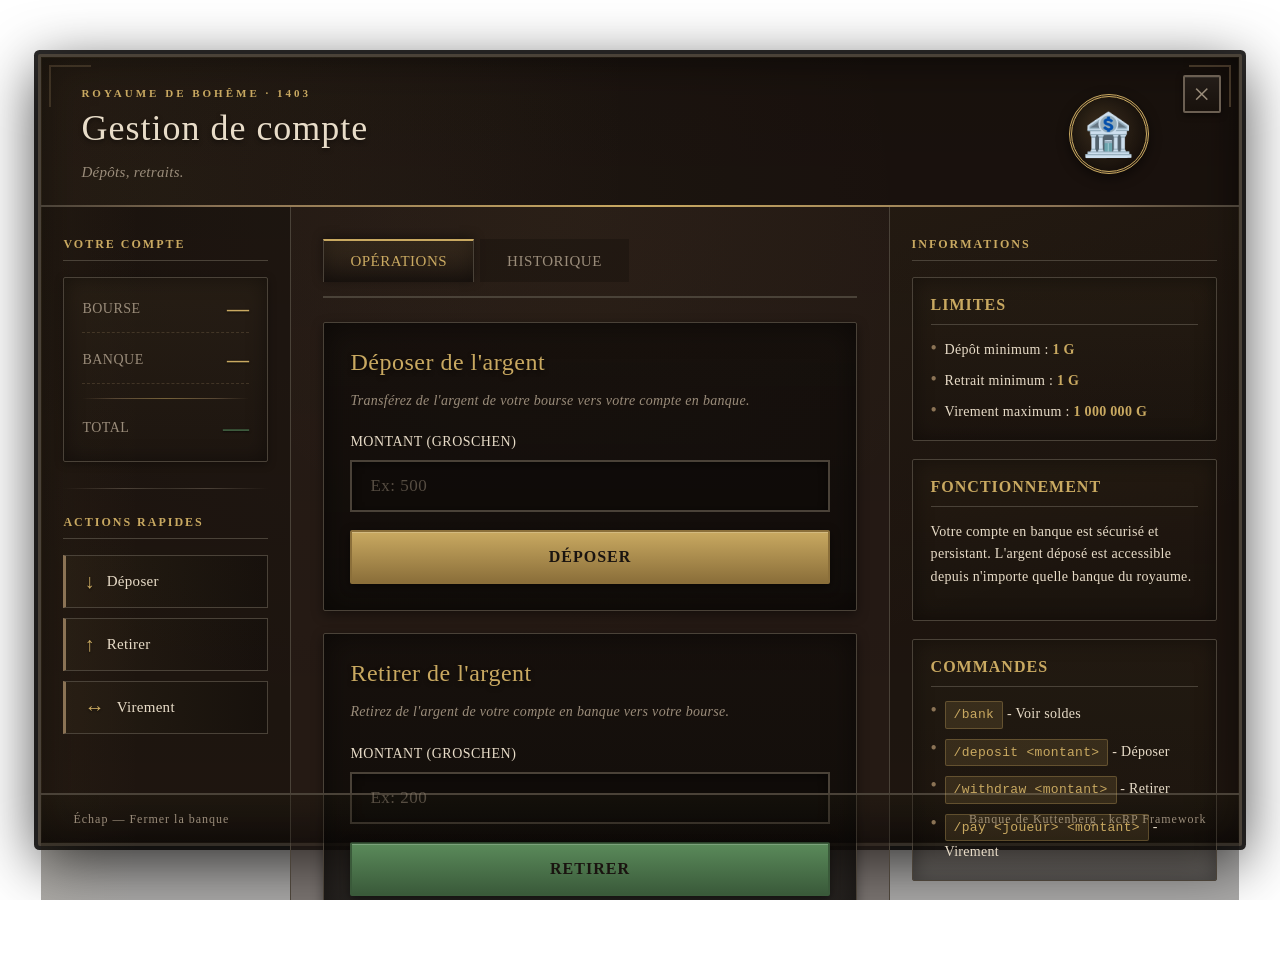
==== kcRP/ui/bank/index.html @ 112d3894 "Add files via upload" ====
<!doctype html>
<html lang="fr">
<head>
  <meta charset="utf-8">
  <meta name="viewport" content="width=device-width, initial-scale=1">
  <title>Bank - kcRP</title>
  <link rel="stylesheet" href="style.css">
</head>
<body>
  <main class="bank">
    <header class="bank__header">
      <section>
        <p class="eyebrow">Royaume de Bohême · 1403</p>
        <h1>Gestion de compte</h1>
        <p class="subtitle">Dépôts, retraits.</p>
      </section>

      <section class="seal" aria-label="Sceau de la Banque">
        <span>🏦</span>
      </section>

      <button
        id="close-button"
        class="close-button"
        type="button"
        aria-label="Fermer la banque"
        title="Fermer la banque"
      >
        ×
      </button>
    </header>

    <section class="bank__body">
      <aside class="sidebar">
        <p class="section-label">Votre compte</p>

        <div class="account-card">
          <div class="account-row">
            <span class="account-label">Bourse</span>
            <strong id="player-cash" class="account-value">—</strong>
          </div>
          <div class="account-row">
            <span class="account-label">Banque</span>
            <strong id="player-bank" class="account-value">—</strong>
          </div>
          <div class="account-divider"></div>
          <div class="account-row">
            <span class="account-label">Total</span>
            <strong id="player-total" class="account-value total">—</strong>
          </div>
        </div>

        <div class="sidebar__rule"></div>

        <p class="section-label">Actions rapides</p>
        
        <button class="quick-action" data-action="deposit">
          <span>↓</span> Déposer
        </button>
        
        <button class="quick-action" data-action="withdraw">
          <span>↑</span> Retirer
        </button>
        
        <button class="quick-action" data-action="transfer">
          <span>↔</span> Virement
        </button>
      </aside>

      <section class="main-panel">
        <div class="panel-tabs">
          <button class="tab active" data-tab="operations">Opérations</button>
          <button class="tab" data-tab="history">Historique</button>
        </div>

        <div class="tab-content" id="tab-operations">
          <div class="operation-card">
            <h2>Déposer de l'argent</h2>
            <p class="operation-desc">Transférez de l'argent de votre bourse vers votre compte en banque.</p>
            
            <div class="input-group">
              <label for="deposit-amount">Montant (Groschen)</label>
              <input
                id="deposit-amount"
                type="number"
                placeholder="Ex: 500"
                min="1"
                autocomplete="off"
              >
            </div>

            <button id="deposit-button" class="action-button primary">
              Déposer
            </button>
          </div>

          <div class="operation-card">
            <h2>Retirer de l'argent</h2>
            <p class="operation-desc">Retirez de l'argent de votre compte en banque vers votre bourse.</p>
            
            <div class="input-group">
              <label for="withdraw-amount">Montant (Groschen)</label>
              <input
                id="withdraw-amount"
                type="number"
                placeholder="Ex: 200"
                min="1"
                autocomplete="off"
              >
            </div>

            <button id="withdraw-button" class="action-button secondary">
              Retirer
            </button>
          </div>
        </div>

        <div class="tab-content hidden" id="tab-history">
          <div class="empty-state">
            <span>📜</span>
            <p>L'historique des transactions sera disponible prochainement.</p>
          </div>
        </div>
      </section>

      <aside class="detail">
        <p class="section-label">Informations</p>

        <div class="info-card">
          <h3>Limites</h3>
          <ul class="info-list">
            <li>Dépôt minimum : <strong>1 G</strong></li>
            <li>Retrait minimum : <strong>1 G</strong></li>
            <li>Virement maximum : <strong>1 000 000 G</strong></li>
          </ul>
        </div>

        <div class="info-card">
          <h3>Fonctionnement</h3>
          <p class="info-text">
            Votre compte en banque est sécurisé et persistant. L'argent déposé est accessible depuis n'importe quelle banque du royaume.
          </p>
        </div>

        <div class="info-card">
          <h3>Commandes</h3>
          <ul class="command-list">
            <li><code>/bank</code> - Voir soldes</li>
            <li><code>/deposit &lt;montant&gt;</code> - Déposer</li>
            <li><code>/withdraw &lt;montant&gt;</code> - Retirer</li>
            <li><code>/pay &lt;joueur&gt; &lt;montant&gt;</code> - Virement</li>
          </ul>
        </div>
      </aside>
    </section>

    <footer class="bank__footer">
      <span>Échap — Fermer la banque</span>
      <span>Banque de Kuttenberg · kcRP Framework</span>
    </footer>
  </main>

  <script src="app.js"></script>
</body>
</html>
---- kcRP/ui/bank/style.css ----
:root {
  /* Palette KCD2 */
  --kcd-bg-dark: #1a1410;
  --kcd-bg-leather: #2d1f17;
  --kcd-parchment: #d4c4a8;
  --kcd-parchment-dark: #b8a588;
  --kcd-gold: #c9a961;
  --kcd-gold-dim: #8b7355;
  --kcd-iron: #4a4238;
  --kcd-iron-light: #6b5f52;
  --kcd-red: #8b2942;
  --kcd-green: #3d5a3d;
  --kcd-text: #e8dcc8;
  --kcd-text-muted: #9a8c7a;
  
  /* Dimensions */
  --border-thick: 3px;
  --border-thin: 1px;
}

* {
  box-sizing: border-box;
}

html,
body {
  width: 100%;
  height: 100%;
  margin: 0;
  overflow: hidden;
}

body {
  color: var(--kcd-text);
  font-family: "Times New Roman", Georgia, serif;
  background: transparent;
  user-select: none;
  letter-spacing: 0.3px;
}

/* ===================================================================
   CONTENEUR PRINCIPAL
   =================================================================== */

.bank {
  width: min(1500px, 94vw);
  height: min(820px, 88vh);
  margin: 6vh auto;
  display: grid;
  grid-template-rows: 150px 1fr 50px;
  
  /* Cadre style KCD2 */
  border: var(--border-thick) solid var(--kcd-iron);
  border-radius: 2px;
  
  background:
    /* Texture parchemin subtil */
    radial-gradient(circle at 30% 20%, rgba(212, 196, 168, 0.03), transparent 50%),
    /* Dégradé cuir */
    linear-gradient(180deg, rgba(0, 0, 0, 0.3), rgba(0, 0, 0, 0.1)),
    var(--kcd-bg-leather);
  
  box-shadow:
    /* Ombre interne */
    inset 0 0 40px rgba(0, 0, 0, 0.6),
    /* Bordure dorée fine */
    inset 0 0 0 1px rgba(201, 169, 97, 0.15),
    /* Ombre portée externe */
    0 15px 60px rgba(0, 0, 0, 0.75),
    0 0 0 4px rgba(10, 8, 6, 0.85);
  
  position: relative;
}

/* Ornements des coins (style KCD2) */
.bank::before,
.bank::after {
  content: "";
  position: absolute;
  width: 40px;
  height: 40px;
  border: 2px solid var(--kcd-gold-dim);
  opacity: 0.4;
  pointer-events: none;
}

.bank::before {
  top: 8px;
  left: 8px;
  border-right: none;
  border-bottom: none;
}

.bank::after {
  top: 8px;
  right: 8px;
  border-left: none;
  border-bottom: none;
}

/* ===================================================================
   EN-TÊTE
   =================================================================== */

.bank__header {
  padding: 30px 40px;
  display: grid;
  grid-template-columns: 1fr 100px auto;
  align-items: center;
  gap: 30px;
  
  border-bottom: 2px solid var(--kcd-iron);
  
  background:
    linear-gradient(90deg, rgba(201, 169, 97, 0.06), transparent 50%),
    rgba(0, 0, 0, 0.25);
  
  position: relative;
}

/* Ligne décorative sous l'en-tête */
.bank__header::after {
  content: "";
  position: absolute;
  bottom: -2px;
  left: 0;
  right: 0;
  height: 2px;
  background:
    linear-gradient(90deg,
      transparent 0%,
      var(--kcd-gold-dim) 15%,
      var(--kcd-gold) 50%,
      var(--kcd-gold-dim) 85%,
      transparent 100%
    );
}

.eyebrow {
  margin: 0;
  color: var(--kcd-gold);
  font-size: 11px;
  letter-spacing: 3px;
  text-transform: uppercase;
  font-weight: 600;
}

h1 {
  margin: 8px 0 6px;
  color: var(--kcd-text);
  font-size: 36px;
  font-weight: 400;
  letter-spacing: 1px;
  text-shadow: 0 2px 4px rgba(0, 0, 0, 0.5);
}

.subtitle {
  margin-bottom: 0;
  color: var(--kcd-text-muted);
  font-size: 15px;
  font-style: italic;
}

/* Sceau de la banque */
.seal {
  width: 80px;
  height: 80px;
  display: grid;
  place-items: center;
  
  border: 3px double var(--kcd-gold);
  border-radius: 50%;
  
  color: var(--kcd-gold);
  font-size: 42px;
  
  background:
    radial-gradient(circle at 30% 30%, rgba(201, 169, 97, 0.15), transparent),
    rgba(30, 20, 15, 0.7);
  
  box-shadow:
    inset 0 0 25px rgba(0, 0, 0, 0.6),
    0 4px 12px rgba(0, 0, 0, 0.5);
}

/* Bouton fermer (style KCD2) */
.close-button {
  position: absolute;
  top: 18px;
  right: 18px;
  z-index: 20;

  display: grid;
  place-items: center;

  width: 38px;
  height: 38px;
  padding: 0;

  border: 2px solid var(--kcd-iron-light);
  border-radius: 2px;

  background:
    linear-gradient(180deg, rgba(255, 255, 255, 0.05), transparent),
    rgba(25, 18, 12, 0.85);
  
  box-shadow:
    inset 0 1px 0 rgba(255, 255, 255, 0.08),
    0 2px 6px rgba(0, 0, 0, 0.5);

  color: var(--kcd-text-muted);
  font-family: "Times New Roman", serif;
  font-size: 30px;
  font-weight: 400;
  line-height: 1;

  cursor: pointer;
  pointer-events: auto;
  transition: all 0.15s ease;
}

.close-button:hover {
  border-color: var(--kcd-red);
  background: rgba(139, 41, 66, 0.3);
  color: var(--kcd-red);
  box-shadow:
    inset 0 0 15px rgba(139, 41, 66, 0.3),
    0 0 20px rgba(139, 41, 66, 0.4);
}

.close-button:active {
  transform: scale(0.92);
}

/* ===================================================================
   CORPS PRINCIPAL
   =================================================================== */

.bank__body {
  min-height: 0;
  display: grid;
  grid-template-columns: 250px minmax(400px, 1fr) 350px;
}

/* Panneaux latéraux */
.sidebar,
.detail {
  padding: 30px 22px;
  background: rgba(12, 9, 7, 0.35);
}

.sidebar {
  border-right: 1px solid var(--kcd-iron);
  background:
    linear-gradient(90deg, rgba(201, 169, 97, 0.04), transparent 40%),
    rgba(12, 9, 7, 0.35);
}

.detail {
  border-left: 1px solid var(--kcd-iron);
  background:
    linear-gradient(160deg, rgba(201, 169, 97, 0.05), transparent 50%),
    rgba(12, 9, 7, 0.35);
}

/* Labels de section */
.section-label {
  margin: 0 0 16px 0;
  padding-bottom: 8px;
  color: var(--kcd-gold);
  font-size: 12px;
  letter-spacing: 2px;
  text-transform: uppercase;
  font-weight: 600;
  border-bottom: 1px solid var(--kcd-iron);
}

/* ===================================================================
   CARTE DE COMPTE
   =================================================================== */

.account-card {
  background:
    linear-gradient(180deg, rgba(201, 169, 97, 0.08), rgba(201, 169, 97, 0.03)),
    rgba(20, 15, 12, 0.5);
  
  border: 1px solid var(--kcd-iron);
  border-radius: 2px;
  padding: 18px;
  margin-bottom: 24px;
  
  box-shadow:
    inset 0 0 20px rgba(0, 0, 0, 0.4),
    0 2px 8px rgba(0, 0, 0, 0.3);
}

.account-row {
  display: flex;
  justify-content: space-between;
  align-items: center;
  margin-bottom: 14px;
  padding-bottom: 10px;
  border-bottom: 1px dashed rgba(139, 115, 85, 0.3);
}

.account-row:last-child {
  margin-bottom: 0;
  padding-bottom: 0;
  border-bottom: none;
}

.account-label {
  color: var(--kcd-text-muted);
  font-size: 14px;
  letter-spacing: 0.5px;
  text-transform: uppercase;
}

.account-value {
  color: var(--kcd-gold);
  font-size: 22px;
  font-weight: 600;
  text-shadow: 0 1px 2px rgba(0, 0, 0, 0.6);
}

.account-value.total {
  color: var(--kcd-green);
  font-size: 26px;
}

.account-divider {
  height: 1px;
  margin: 14px 0;
  background:
    linear-gradient(90deg,
      transparent,
      var(--kcd-gold-dim) 20%,
      var(--kcd-gold) 50%,
      var(--kcd-gold-dim) 80%,
      transparent
    );
  opacity: 0.5;
}

/* ===================================================================
   ACTIONS RAPIDES
   =================================================================== */

.quick-action {
  width: 100%;
  margin: 10px 0;
  padding: 14px 18px;
  
  border: 1px solid var(--kcd-iron);
  border-left: 3px solid var(--kcd-gold-dim);
  
  color: var(--kcd-text);
  text-align: left;
  font: inherit;
  font-size: 15px;
  letter-spacing: 0.3px;
  
  cursor: pointer;
  background:
    linear-gradient(90deg, rgba(201, 169, 97, 0.08), transparent),
    rgba(15, 11, 9, 0.4);
  
  display: flex;
  align-items: center;
  gap: 12px;
  
  transition: all 0.2s ease;
}

.quick-action:hover {
  border-color: var(--kcd-gold);
  border-left-color: var(--kcd-gold);
  background:
    linear-gradient(90deg, rgba(201, 169, 97, 0.15), transparent),
    rgba(20, 15, 12, 0.5);
  color: var(--kcd-gold);
  box-shadow:
    inset 0 0 15px rgba(201, 169, 97, 0.1),
    0 2px 8px rgba(0, 0, 0, 0.4);
}

.quick-action span {
  font-size: 20px;
  color: var(--kcd-gold);
  text-shadow: 0 1px 2px rgba(0, 0, 0, 0.6);
}

.sidebar__rule {
  height: 1px;
  margin: 26px 0;
  background:
    linear-gradient(90deg,
      transparent,
      var(--kcd-iron-light) 30%,
      var(--kcd-iron) 50%,
      var(--kcd-iron-light) 70%,
      transparent
    );
  opacity: 0.6;
}

/* ===================================================================
   PANNEAU PRINCIPAL
   =================================================================== */

.main-panel {
  padding: 32px;
  
  background:
    radial-gradient(circle at top, rgba(201, 169, 97, 0.04), transparent 50%),
    rgba(35, 26, 20, 0.6);
}

/* Onglets */
.panel-tabs {
  display: flex;
  gap: 6px;
  margin-bottom: 24px;
  padding-bottom: 14px;
  border-bottom: 2px solid var(--kcd-iron);
}

.tab {
  padding: 12px 26px;
  
  border: 1px solid transparent;
  border-bottom: none;
  
  color: var(--kcd-text-muted);
  font: inherit;
  font-size: 15px;
  letter-spacing: 0.5px;
  text-transform: uppercase;
  
  cursor: pointer;
  background: rgba(15, 11, 9, 0.3);
  
  transition: all 0.2s ease;
}

.tab:hover {
  color: var(--kcd-text);
  background: rgba(20, 15, 12, 0.5);
}

.tab.active {
  border-color: var(--kcd-iron);
  border-top: 2px solid var(--kcd-gold);
  color: var(--kcd-gold);
  background:
    linear-gradient(180deg, rgba(201, 169, 97, 0.1), rgba(20, 15, 12, 0.6));
  box-shadow:
    inset 0 0 20px rgba(0, 0, 0, 0.3),
    0 -2px 10px rgba(0, 0, 0, 0.4);
}

.tab-content {
  min-height: 420px;
}

.tab-content.hidden {
  display: none;
}

/* ===================================================================
   CARTES D'OPÉRATION
   =================================================================== */

.operation-card {
  background:
    linear-gradient(180deg, rgba(15, 11, 9, 0.5), rgba(10, 8, 6, 0.6)),
    rgba(20, 15, 12, 0.4);
  
  border: 1px solid var(--kcd-iron);
  border-radius: 2px;
  padding: 26px;
  margin-bottom: 22px;
  
  box-shadow:
    inset 0 0 30px rgba(0, 0, 0, 0.5),
    0 4px 12px rgba(0, 0, 0, 0.4);
}

.operation-card:last-child {
  margin-bottom: 0;
}

.operation-card h2 {
  color: var(--kcd-gold);
  font-size: 24px;
  font-weight: 400;
  margin: 0 0 10px 0;
  letter-spacing: 0.5px;
  text-shadow: 0 2px 4px rgba(0, 0, 0, 0.5);
}

.operation-desc {
  color: var(--kcd-text-muted);
  font-size: 14px;
  line-height: 1.6;
  margin-bottom: 22px;
  font-style: italic;
}

/* Inputs */
.input-group {
  margin-bottom: 18px;
}

.input-group label {
  display: block;
  color: var(--kcd-text);
  font-size: 14px;
  margin-bottom: 10px;
  letter-spacing: 0.5px;
  text-transform: uppercase;
}

.input-group input {
  width: 100%;
  padding: 14px 18px;
  
  border: 2px solid var(--kcd-iron);
  outline: none;
  
  color: var(--kcd-text);
  font: inherit;
  font-size: 17px;
  letter-spacing: 0.5px;
  
  background:
    rgba(12, 9, 7, 0.6);
  
  box-shadow:
    inset 0 2px 8px rgba(0, 0, 0, 0.5);
  
  transition: all 0.2s ease;
}

.input-group input:focus {
  border-color: var(--kcd-gold);
  box-shadow:
    inset 0 2px 8px rgba(0, 0, 0, 0.5),
    0 0 0 3px rgba(201, 169, 97, 0.15);
}

.input-group input::placeholder {
  color: var(--kcd-text-muted);
  opacity: 0.5;
}

/* Boutons d'action */
.action-button {
  width: 100%;
  padding: 16px;
  
  border: 2px solid;
  border-radius: 2px;
  
  color: #1a1410;
  font: inherit;
  font-size: 16px;
  font-weight: 600;
  letter-spacing: 1px;
  text-transform: uppercase;
  
  cursor: pointer;
  
  transition: all 0.2s ease;
  
  box-shadow:
    0 3px 10px rgba(0, 0, 0, 0.5),
    inset 0 1px 0 rgba(255, 255, 255, 0.2);
}

.action-button.primary {
  border-color: #8b6f3a;
  background:
    linear-gradient(180deg, #c9a961, #8b6f3a);
}

.action-button.primary:hover {
  background:
    linear-gradient(180deg, #d4b56d, #9a7d45);
  box-shadow:
    0 4px 15px rgba(201, 169, 97, 0.3),
    inset 0 1px 0 rgba(255, 255, 255, 0.3);
}

.action-button.secondary {
  border-color: #3a5a3a;
  background:
    linear-gradient(180deg, #5a8a5a, #3a5a3a);
}

.action-button.secondary:hover {
  background:
    linear-gradient(180deg, #6a9a6a, #456a45);
  box-shadow:
    0 4px 15px rgba(90, 138, 90, 0.3),
    inset 0 1px 0 rgba(255, 255, 255, 0.2);
}

.action-button:disabled {
  cursor: not-allowed;
  opacity: 0.4;
  filter: grayscale(0.5);
}

.action-button:active:not(:disabled) {
  transform: translateY(2px);
  box-shadow:
    0 1px 4px rgba(0, 0, 0, 0.5),
    inset 0 1px 0 rgba(255, 255, 255, 0.15);
}

/* ===================================================================
   PANNEAU DÉTAILS
   =================================================================== */

.info-card {
  background:
    linear-gradient(180deg, rgba(201, 169, 97, 0.06), rgba(201, 169, 97, 0.02)),
    rgba(15, 11, 9, 0.4);
  
  border: 1px solid var(--kcd-iron);
  border-radius: 2px;
  padding: 18px;
  margin-bottom: 18px;
  
  box-shadow: inset 0 0 20px rgba(0, 0, 0, 0.4);
}

.info-card:last-child {
  margin-bottom: 0;
}

.info-card h3 {
  color: var(--kcd-gold);
  font-size: 16px;
  font-weight: 600;
  margin: 0 0 14px 0;
  letter-spacing: 1px;
  text-transform: uppercase;
  border-bottom: 1px solid var(--kcd-iron);
  padding-bottom: 10px;
}

.info-list,
.command-list {
  list-style: none;
  padding: 0;
  margin: 0;
}

.info-list li,
.command-list li {
  color: var(--kcd-text);
  font-size: 14px;
  margin-bottom: 10px;
  line-height: 1.5;
  padding-left: 14px;
  position: relative;
}

.info-list li::before,
.command-list li::before {
  content: "•";
  position: absolute;
  left: 0;
  color: var(--kcd-gold-dim);
  font-size: 18px;
  line-height: 1;
}

.info-list li:last-child,
.command-list li:last-child {
  margin-bottom: 0;
}

.info-list strong {
  color: var(--kcd-gold);
  font-weight: 600;
}

.info-text {
  color: var(--kcd-text);
  font-size: 14px;
  line-height: 1.6;
}

.command-list code {
  display: inline-block;
  background: rgba(201, 169, 97, 0.15);
  padding: 3px 8px;
  border-radius: 2px;
  border: 1px solid rgba(201, 169, 97, 0.3);
  color: var(--kcd-gold);
  font-family: "Consolas", "Courier New", monospace;
  font-size: 13px;
}

/* ===================================================================
   ÉTAT VIDE
   =================================================================== */

.empty-state {
  min-height: 350px;
  display: grid;
  place-content: center;
  color: var(--kcd-text-muted);
  text-align: center;
}

.empty-state span {
  display: block;
  margin-bottom: 16px;
  color: var(--kcd-gold-dim);
  font-size: 56px;
  opacity: 0.6;
  text-shadow: 0 2px 8px rgba(0, 0, 0, 0.5);
}

.empty-state p {
  font-size: 16px;
  font-style: italic;
}

/* ===================================================================
   PIED DE PAGE
   =================================================================== */

.bank__footer {
  padding: 16px 32px;
  display: flex;
  justify-content: space-between;
  align-items: center;
  
  border-top: 2px solid var(--kcd-iron);
  
  color: var(--kcd-text-muted);
  font-size: 12px;
  letter-spacing: 1px;
  
  background:
    linear-gradient(180deg, rgba(201, 169, 97, 0.05), transparent),
    rgba(0, 0, 0, 0.3);
}

/* ===================================================================
   ACCESSIBILITÉ
   =================================================================== */

body.clickable {
  pointer-events: auto;
}

input,
button {
  pointer-events: auto;
}

/* Focus visible */
*:focus-visible {
  outline: 2px solid var(--kcd-gold);
  outline-offset: 2px;
}
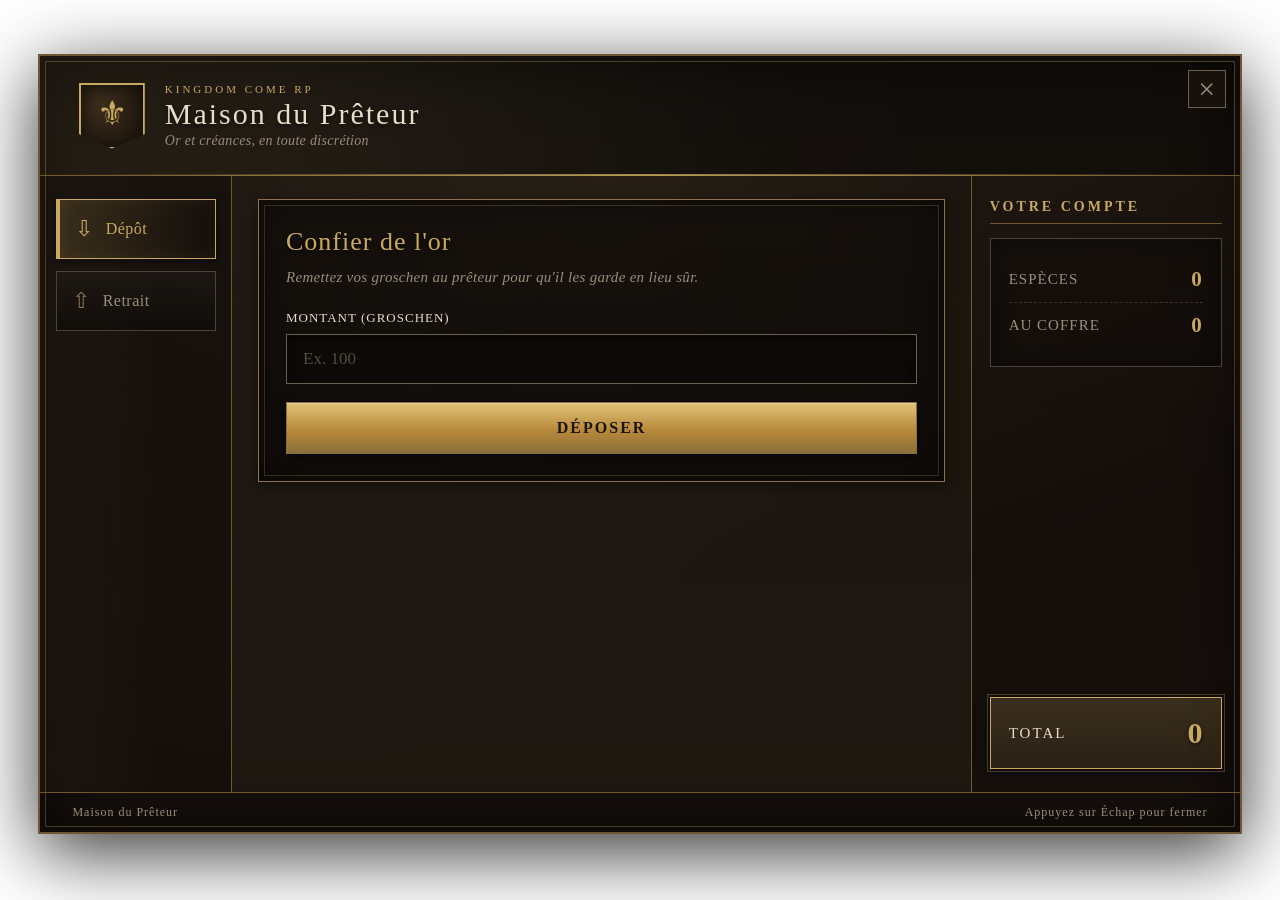
==== commit bca08bfb: "Add files via upload" ====
--- a/kcRP/ui/bank/index.html
+++ b/kcRP/ui/bank/index.html
@@ -1,165 +1,90 @@
-<!doctype html>
+<!DOCTYPE html>
 <html lang="fr">
 <head>
-  <meta charset="utf-8">
-  <meta name="viewport" content="width=device-width, initial-scale=1">
-  <title>Bank - kcRP</title>
+  <meta charset="UTF-8">
+  <meta name="viewport" content="width=device-width, initial-scale=1.0">
+  <title>Maison du Prêteur</title>
   <link rel="stylesheet" href="style.css">
 </head>
 <body>
   <main class="bank">
+
     <header class="bank__header">
-      <section>
-        <p class="eyebrow">Royaume de Bohême · 1403</p>
-        <h1>Gestion de compte</h1>
-        <p class="subtitle">Dépôts, retraits.</p>
-      </section>
+      <div class="brand">
+        <div class="seal">⚜</div>
+        <div>
+          <p class="eyebrow">Kingdom Come RP</p>
+          <h1>Maison du Prêteur</h1>
+          <p class="subtitle">Or et créances, en toute discrétion</p>
+        </div>
+      </div>
 
-      <section class="seal" aria-label="Sceau de la Banque">
-        <span>🏦</span>
-      </section>
-
-      <button
-        id="close-button"
-        class="close-button"
-        type="button"
-        aria-label="Fermer la banque"
-        title="Fermer la banque"
-      >
-        ×
-      </button>
+      <button class="close-button" id="closeButton" type="button" aria-label="Fermer">×</button>
     </header>
 
     <section class="bank__body">
-      <aside class="sidebar">
-        <p class="section-label">Votre compte</p>
 
-        <div class="account-card">
-          <div class="account-row">
-            <span class="account-label">Bourse</span>
-            <strong id="player-cash" class="account-value">—</strong>
-          </div>
-          <div class="account-row">
-            <span class="account-label">Banque</span>
-            <strong id="player-bank" class="account-value">—</strong>
-          </div>
-          <div class="account-divider"></div>
-          <div class="account-row">
-            <span class="account-label">Total</span>
-            <strong id="player-total" class="account-value total">—</strong>
+      <nav class="sidebar">
+        <button class="tab active" data-tab="deposit" type="button"><span>⇩</span> Dépôt</button>
+        <button class="tab" data-tab="withdraw" type="button"><span>⇧</span> Retrait</button>
+      </nav>
+
+      <section class="main-panel">
+
+        <div class="tab-content" id="tab-deposit">
+          <div class="operation-card">
+            <h2>Confier de l'or</h2>
+            <p class="operation-desc">Remettez vos groschen au prêteur pour qu'il les garde en lieu sûr.</p>
+            <div class="input-group">
+              <label for="depositAmount">Montant (Groschen)</label>
+              <input id="depositAmount" type="number" min="1" placeholder="Ex. 100">
+            </div>
+            <button class="action-button primary" id="depositButton" type="button">Déposer</button>
           </div>
         </div>
 
-        <div class="sidebar__rule"></div>
-
-        <p class="section-label">Actions rapides</p>
-        
-        <button class="quick-action" data-action="deposit">
-          <span>↓</span> Déposer
-        </button>
-        
-        <button class="quick-action" data-action="withdraw">
-          <span>↑</span> Retirer
-        </button>
-        
-        <button class="quick-action" data-action="transfer">
-          <span>↔</span> Virement
-        </button>
-      </aside>
-
-      <section class="main-panel">
-        <div class="panel-tabs">
-          <button class="tab active" data-tab="operations">Opérations</button>
-          <button class="tab" data-tab="history">Historique</button>
-        </div>
-
-        <div class="tab-content" id="tab-operations">
+        <div class="tab-content hidden" id="tab-withdraw">
           <div class="operation-card">
-            <h2>Déposer de l'argent</h2>
-            <p class="operation-desc">Transférez de l'argent de votre bourse vers votre compte en banque.</p>
-            
+            <h2>Reprendre son or</h2>
+            <p class="operation-desc">Récupérez vos groschen en espèces.</p>
             <div class="input-group">
-              <label for="deposit-amount">Montant (Groschen)</label>
-              <input
-                id="deposit-amount"
-                type="number"
-                placeholder="Ex: 500"
-                min="1"
-                autocomplete="off"
-              >
+              <label for="withdrawAmount">Montant (Groschen)</label>
+              <input id="withdrawAmount" type="number" min="1" placeholder="Ex. 100">
             </div>
-
-            <button id="deposit-button" class="action-button primary">
-              Déposer
-            </button>
-          </div>
-
-          <div class="operation-card">
-            <h2>Retirer de l'argent</h2>
-            <p class="operation-desc">Retirez de l'argent de votre compte en banque vers votre bourse.</p>
-            
-            <div class="input-group">
-              <label for="withdraw-amount">Montant (Groschen)</label>
-              <input
-                id="withdraw-amount"
-                type="number"
-                placeholder="Ex: 200"
-                min="1"
-                autocomplete="off"
-              >
-            </div>
-
-            <button id="withdraw-button" class="action-button secondary">
-              Retirer
-            </button>
+            <button class="action-button secondary" id="withdrawButton" type="button">Retirer</button>
           </div>
         </div>
 
-        <div class="tab-content hidden" id="tab-history">
-          <div class="empty-state">
-            <span>📜</span>
-            <p>L'historique des transactions sera disponible prochainement.</p>
-          </div>
-        </div>
       </section>
 
       <aside class="detail">
-        <p class="section-label">Informations</p>
-
-        <div class="info-card">
-          <h3>Limites</h3>
-          <ul class="info-list">
-            <li>Dépôt minimum : <strong>1 G</strong></li>
-            <li>Retrait minimum : <strong>1 G</strong></li>
-            <li>Virement maximum : <strong>1 000 000 G</strong></li>
-          </ul>
+        <h3 class="panel-title">Votre compte</h3>
+        <div class="summary-card">
+          <div class="summary-row">
+            <span>Espèces</span>
+            <strong id="cashSummary">0</strong>
+          </div>
+          <div class="summary-row">
+            <span>Au coffre</span>
+            <strong id="bankSummary">0</strong>
+          </div>
         </div>
 
-        <div class="info-card">
-          <h3>Fonctionnement</h3>
-          <p class="info-text">
-            Votre compte en banque est sécurisé et persistant. L'argent déposé est accessible depuis n'importe quelle banque du royaume.
-          </p>
-        </div>
-
-        <div class="info-card">
-          <h3>Commandes</h3>
-          <ul class="command-list">
-            <li><code>/bank</code> - Voir soldes</li>
-            <li><code>/deposit &lt;montant&gt;</code> - Déposer</li>
-            <li><code>/withdraw &lt;montant&gt;</code> - Retirer</li>
-            <li><code>/pay &lt;joueur&gt; &lt;montant&gt;</code> - Virement</li>
-          </ul>
+        <div class="summary-total">
+          <span>Total</span>
+          <strong id="totalBalance">0</strong>
         </div>
       </aside>
+
     </section>
 
     <footer class="bank__footer">
-      <span>Échap — Fermer la banque</span>
-      <span>Banque de Kuttenberg · kcRP Framework</span>
+      <span>Maison du Prêteur</span>
+      <span>Appuyez sur Échap pour fermer</span>
     </footer>
   </main>
 
+  <script src="/sdk.js"></script>
   <script src="app.js"></script>
 </body>
 </html>
--- a/kcRP/ui/bank/style.css
+++ b/kcRP/ui/bank/style.css
@@ -1,29 +1,21 @@
 :root {
-  /* Palette KCD2 */
-  --kcd-bg-dark: #1a1410;
-  --kcd-bg-leather: #2d1f17;
-  --kcd-parchment: #d4c4a8;
-  --kcd-parchment-dark: #b8a588;
-  --kcd-gold: #c9a961;
-  --kcd-gold-dim: #8b7355;
-  --kcd-iron: #4a4238;
-  --kcd-iron-light: #6b5f52;
-  --kcd-red: #8b2942;
-  --kcd-green: #3d5a3d;
-  --kcd-text: #e8dcc8;
-  --kcd-text-muted: #9a8c7a;
-  
-  /* Dimensions */
-  --border-thick: 3px;
-  --border-thin: 1px;
-}
-
-* {
-  box-sizing: border-box;
-}
-
-html,
-body {
+  --bg-dark: #14100c;
+  --bg-leather: #231a13;
+  --parchment: #d9c9a8;
+  --gold: #c9a961;
+  --gold-dim: #8b7355;
+  --gold-deep: #6e5630;
+  --iron: #4a4238;
+  --iron-light: #6b5f52;
+  --red: #8b2942;
+  --green: #5a8a5a;
+  --text: #e8dcc8;
+  --muted: #9a8c7a;
+}
+
+* { box-sizing: border-box; }
+
+html, body {
   width: 100%;
   height: 100%;
   margin: 0;
@@ -31,742 +23,438 @@
 }
 
 body {
-  color: var(--kcd-text);
+  color: var(--text);
   font-family: "Times New Roman", Georgia, serif;
   background: transparent;
   user-select: none;
   letter-spacing: 0.3px;
 }
 
-/* ===================================================================
-   CONTENEUR PRINCIPAL
-   =================================================================== */
+input, button { font-family: inherit; pointer-events: auto; }
+h1, h2, h3, p { margin-top: 0; }
+
+/* ============ CADRE PRINCIPAL ============ */
 
 .bank {
-  width: min(1500px, 94vw);
-  height: min(820px, 88vh);
+  position: relative;
+  width: min(1400px, 94vw);
+  height: min(780px, 88vh);
   margin: 6vh auto;
+  overflow: hidden;
+
   display: grid;
-  grid-template-rows: 150px 1fr 50px;
-  
-  /* Cadre style KCD2 */
-  border: var(--border-thick) solid var(--kcd-iron);
-  border-radius: 2px;
-  
+  grid-template-rows: clamp(84px, 14vh, 120px) minmax(0, 1fr) clamp(32px, 4.5vh, 44px);
+
+  border: 2px solid var(--gold-deep);
   background:
-    /* Texture parchemin subtil */
-    radial-gradient(circle at 30% 20%, rgba(212, 196, 168, 0.03), transparent 50%),
-    /* Dégradé cuir */
-    linear-gradient(180deg, rgba(0, 0, 0, 0.3), rgba(0, 0, 0, 0.1)),
-    var(--kcd-bg-leather);
-  
+    radial-gradient(circle at 20% 10%, rgba(217, 201, 168, 0.05), transparent 55%),
+    linear-gradient(180deg, rgba(0, 0, 0, 0.35), rgba(0, 0, 0, 0.15)),
+    var(--bg-leather);
   box-shadow:
-    /* Ombre interne */
-    inset 0 0 40px rgba(0, 0, 0, 0.6),
-    /* Bordure dorée fine */
-    inset 0 0 0 1px rgba(201, 169, 97, 0.15),
-    /* Ombre portée externe */
-    0 15px 60px rgba(0, 0, 0, 0.75),
-    0 0 0 4px rgba(10, 8, 6, 0.85);
-  
+    inset 0 0 0 5px var(--bg-dark),
+    inset 0 0 0 6px rgba(201, 169, 97, 0.45),
+    inset 0 0 60px rgba(0, 0, 0, 0.7),
+    0 18px 70px rgba(0, 0, 0, 0.8);
+}
+
+/* ============ EN-TÊTE ============ */
+
+.bank__header {
   position: relative;
-}
-
-/* Ornements des coins (style KCD2) */
-.bank::before,
-.bank::after {
-  content: "";
-  position: absolute;
-  width: 40px;
-  height: 40px;
-  border: 2px solid var(--kcd-gold-dim);
-  opacity: 0.4;
-  pointer-events: none;
-}
-
-.bank::before {
-  top: 8px;
-  left: 8px;
-  border-right: none;
-  border-bottom: none;
-}
-
-.bank::after {
-  top: 8px;
-  right: 8px;
-  border-left: none;
-  border-bottom: none;
-}
-
-/* ===================================================================
-   EN-TÊTE
-   =================================================================== */
-
-.bank__header {
-  padding: 30px 40px;
-  display: grid;
-  grid-template-columns: 1fr 100px auto;
-  align-items: center;
-  gap: 30px;
-  
-  border-bottom: 2px solid var(--kcd-iron);
-  
-  background:
-    linear-gradient(90deg, rgba(201, 169, 97, 0.06), transparent 50%),
-    rgba(0, 0, 0, 0.25);
-  
-  position: relative;
-}
-
-/* Ligne décorative sous l'en-tête */
+  min-height: 0;
+  padding: 0 clamp(60px, 5vw, 76px) 0 clamp(20px, 3vw, 40px);
+
+  display: flex;
+  align-items: center;
+
+  border-bottom: 1px solid var(--gold-deep);
+  background: linear-gradient(90deg, rgba(201, 169, 97, 0.07), transparent 60%), rgba(0, 0, 0, 0.25);
+}
+
 .bank__header::after {
   content: "";
   position: absolute;
-  bottom: -2px;
-  left: 0;
-  right: 0;
+  left: 0; right: 0; bottom: -1px;
   height: 2px;
-  background:
-    linear-gradient(90deg,
-      transparent 0%,
-      var(--kcd-gold-dim) 15%,
-      var(--kcd-gold) 50%,
-      var(--kcd-gold-dim) 85%,
-      transparent 100%
-    );
+  background: linear-gradient(90deg, transparent, var(--gold) 50%, transparent);
+  opacity: 0.8;
+}
+
+.brand {
+  display: flex;
+  align-items: center;
+  gap: clamp(12px, 1.6vw, 20px);
+  min-width: 0;
+}
+
+.seal {
+  flex: none;
+  width: clamp(46px, 7.5vh, 66px);
+  height: clamp(46px, 7.5vh, 66px);
+  display: grid;
+  place-items: center;
+  border: 2px solid var(--gold);
+  outline: 1px solid var(--gold-dim);
+  outline-offset: 3px;
+  color: var(--gold);
+  font-size: clamp(22px, 4vh, 34px);
+  background: radial-gradient(circle at 30% 30%, rgba(201, 169, 97, 0.18), transparent), rgba(25, 17, 11, 0.8);
+  box-shadow: inset 0 0 18px rgba(0, 0, 0, 0.6);
+  clip-path: polygon(0 0, 100% 0, 100% 78%, 50% 100%, 0 78%);
+  padding-bottom: 6px;
 }
 
 .eyebrow {
   margin: 0;
-  color: var(--kcd-gold);
-  font-size: 11px;
+  color: var(--gold);
+  font-size: clamp(9px, 1.3vh, 11px);
   letter-spacing: 3px;
   text-transform: uppercase;
-  font-weight: 600;
 }
 
 h1 {
-  margin: 8px 0 6px;
-  color: var(--kcd-text);
-  font-size: 36px;
+  margin: 2px 0;
+  font-size: clamp(20px, 3.4vh, 30px);
   font-weight: 400;
-  letter-spacing: 1px;
-  text-shadow: 0 2px 4px rgba(0, 0, 0, 0.5);
+  letter-spacing: 2px;
+  text-shadow: 0 2px 4px rgba(0, 0, 0, 0.6);
 }
 
 .subtitle {
-  margin-bottom: 0;
-  color: var(--kcd-text-muted);
-  font-size: 15px;
+  margin: 0;
+  color: var(--muted);
+  font-size: clamp(11px, 1.6vh, 14px);
   font-style: italic;
 }
 
-/* Sceau de la banque */
-.seal {
-  width: 80px;
-  height: 80px;
+/* Pastilles de solde */
+.balances {
+  display: flex;
+  gap: clamp(8px, 1vw, 14px);
+}
+
+.balance-pill {
+  min-width: clamp(110px, 11vw, 150px);
+  padding: clamp(6px, 1.2vh, 10px) clamp(10px, 1.2vw, 16px);
+  display: flex;
+  align-items: center;
+  gap: 12px;
+  border: 1px solid var(--gold-dim);
+  outline: 1px solid rgba(201, 169, 97, 0.25);
+  outline-offset: 2px;
+  background: linear-gradient(180deg, rgba(201, 169, 97, 0.12), rgba(0, 0, 0, 0.3));
+}
+
+.coin {
+  flex: none;
+  width: clamp(22px, 3.4vh, 30px);
+  height: clamp(22px, 3.4vh, 30px);
+  border-radius: 50%;
   display: grid;
   place-items: center;
-  
-  border: 3px double var(--kcd-gold);
-  border-radius: 50%;
-  
-  color: var(--kcd-gold);
-  font-size: 42px;
-  
-  background:
-    radial-gradient(circle at 30% 30%, rgba(201, 169, 97, 0.15), transparent),
-    rgba(30, 20, 15, 0.7);
-  
-  box-shadow:
-    inset 0 0 25px rgba(0, 0, 0, 0.6),
-    0 4px 12px rgba(0, 0, 0, 0.5);
-}
-
-/* Bouton fermer (style KCD2) */
+  font-size: 0;
+  background: radial-gradient(circle at 35% 30%, #f0d78c, #b8893a 55%, #6e5630);
+  box-shadow: inset 0 0 0 2px rgba(0, 0, 0, 0.25), 0 1px 4px rgba(0, 0, 0, 0.6);
+}
+
+.balance-pill strong {
+  display: block;
+  color: var(--text);
+  font-size: clamp(15px, 2.4vh, 20px);
+  font-weight: 600;
+  line-height: 1.1;
+}
+
+.balance-pill small {
+  color: var(--muted);
+  font-size: clamp(9px, 1.4vh, 11px);
+  letter-spacing: 1px;
+  text-transform: uppercase;
+}
+
 .close-button {
   position: absolute;
-  top: 18px;
-  right: 18px;
+  top: 14px;
+  right: 14px;
   z-index: 20;
-
-  display: grid;
-  place-items: center;
-
   width: 38px;
   height: 38px;
   padding: 0;
-
-  border: 2px solid var(--kcd-iron-light);
-  border-radius: 2px;
-
-  background:
-    linear-gradient(180deg, rgba(255, 255, 255, 0.05), transparent),
-    rgba(25, 18, 12, 0.85);
-  
-  box-shadow:
-    inset 0 1px 0 rgba(255, 255, 255, 0.08),
-    0 2px 6px rgba(0, 0, 0, 0.5);
-
-  color: var(--kcd-text-muted);
-  font-family: "Times New Roman", serif;
+  display: grid;
+  place-items: center;
+  border: 1px solid var(--iron-light);
+  background: rgba(25, 18, 12, 0.85);
+  color: var(--muted);
   font-size: 30px;
-  font-weight: 400;
   line-height: 1;
-
   cursor: pointer;
-  pointer-events: auto;
   transition: all 0.15s ease;
 }
 
 .close-button:hover {
-  border-color: var(--kcd-red);
+  border-color: var(--red);
   background: rgba(139, 41, 66, 0.3);
-  color: var(--kcd-red);
-  box-shadow:
-    inset 0 0 15px rgba(139, 41, 66, 0.3),
-    0 0 20px rgba(139, 41, 66, 0.4);
-}
-
-.close-button:active {
-  transform: scale(0.92);
-}
-
-/* ===================================================================
-   CORPS PRINCIPAL
-   =================================================================== */
+  color: var(--red);
+  box-shadow: 0 0 18px rgba(139, 41, 66, 0.4);
+}
+
+/* ============ CORPS ============ */
 
 .bank__body {
   min-height: 0;
+  min-width: 0;
   display: grid;
-  grid-template-columns: 250px minmax(400px, 1fr) 350px;
-}
-
-/* Panneaux latéraux */
-.sidebar,
-.detail {
-  padding: 30px 22px;
-  background: rgba(12, 9, 7, 0.35);
-}
-
+  grid-template-columns: clamp(170px, 15vw, 230px) minmax(0, 1fr) clamp(220px, 21vw, 310px);
+}
+
+.sidebar, .main-panel, .detail {
+  min-width: 0;
+  min-height: 0;
+  overflow-x: hidden;
+  overflow-y: auto;
+}
+
+.sidebar::-webkit-scrollbar, .main-panel::-webkit-scrollbar, .detail::-webkit-scrollbar { width: 6px; }
+.sidebar::-webkit-scrollbar-thumb, .main-panel::-webkit-scrollbar-thumb, .detail::-webkit-scrollbar-thumb { background: var(--gold-dim); border-radius: 3px; }
+.sidebar::-webkit-scrollbar-track, .main-panel::-webkit-scrollbar-track, .detail::-webkit-scrollbar-track { background: rgba(0, 0, 0, 0.25); }
+
+/* Navigation verticale */
 .sidebar {
-  border-right: 1px solid var(--kcd-iron);
-  background:
-    linear-gradient(90deg, rgba(201, 169, 97, 0.04), transparent 40%),
-    rgba(12, 9, 7, 0.35);
-}
-
-.detail {
-  border-left: 1px solid var(--kcd-iron);
-  background:
-    linear-gradient(160deg, rgba(201, 169, 97, 0.05), transparent 50%),
-    rgba(12, 9, 7, 0.35);
-}
-
-/* Labels de section */
-.section-label {
-  margin: 0 0 16px 0;
-  padding-bottom: 8px;
-  color: var(--kcd-gold);
-  font-size: 12px;
-  letter-spacing: 2px;
-  text-transform: uppercase;
-  font-weight: 600;
-  border-bottom: 1px solid var(--kcd-iron);
-}
-
-/* ===================================================================
-   CARTE DE COMPTE
-   =================================================================== */
-
-.account-card {
-  background:
-    linear-gradient(180deg, rgba(201, 169, 97, 0.08), rgba(201, 169, 97, 0.03)),
-    rgba(20, 15, 12, 0.5);
-  
-  border: 1px solid var(--kcd-iron);
-  border-radius: 2px;
-  padding: 18px;
-  margin-bottom: 24px;
-  
-  box-shadow:
-    inset 0 0 20px rgba(0, 0, 0, 0.4),
-    0 2px 8px rgba(0, 0, 0, 0.3);
-}
-
-.account-row {
-  display: flex;
-  justify-content: space-between;
-  align-items: center;
-  margin-bottom: 14px;
-  padding-bottom: 10px;
-  border-bottom: 1px dashed rgba(139, 115, 85, 0.3);
-}
-
-.account-row:last-child {
-  margin-bottom: 0;
-  padding-bottom: 0;
-  border-bottom: none;
-}
-
-.account-label {
-  color: var(--kcd-text-muted);
-  font-size: 14px;
+  padding: clamp(14px, 2.5vh, 26px) clamp(10px, 1.2vw, 18px);
+  display: flex;
+  flex-direction: column;
+  gap: clamp(8px, 1.4vh, 14px);
+  border-right: 1px solid var(--gold-deep);
+  background: linear-gradient(90deg, rgba(201, 169, 97, 0.05), transparent 60%), rgba(10, 7, 5, 0.4);
+}
+
+.tab {
+  width: 100%;
+  padding: clamp(10px, 1.8vh, 16px) clamp(10px, 1.2vw, 16px);
+  display: flex;
+  align-items: center;
+  gap: 12px;
+  border: 1px solid var(--iron);
+  background: linear-gradient(180deg, rgba(255, 255, 255, 0.03), rgba(0, 0, 0, 0.25)), rgba(20, 15, 11, 0.6);
+  color: var(--muted);
+  text-align: left;
+  font-size: clamp(13px, 2vh, 16px);
   letter-spacing: 0.5px;
-  text-transform: uppercase;
-}
-
-.account-value {
-  color: var(--kcd-gold);
-  font-size: 22px;
-  font-weight: 600;
-  text-shadow: 0 1px 2px rgba(0, 0, 0, 0.6);
-}
-
-.account-value.total {
-  color: var(--kcd-green);
-  font-size: 26px;
-}
-
-.account-divider {
-  height: 1px;
-  margin: 14px 0;
-  background:
-    linear-gradient(90deg,
-      transparent,
-      var(--kcd-gold-dim) 20%,
-      var(--kcd-gold) 50%,
-      var(--kcd-gold-dim) 80%,
-      transparent
-    );
-  opacity: 0.5;
-}
-
-/* ===================================================================
-   ACTIONS RAPIDES
-   =================================================================== */
-
-.quick-action {
-  width: 100%;
-  margin: 10px 0;
-  padding: 14px 18px;
-  
-  border: 1px solid var(--kcd-iron);
-  border-left: 3px solid var(--kcd-gold-dim);
-  
-  color: var(--kcd-text);
-  text-align: left;
-  font: inherit;
-  font-size: 15px;
-  letter-spacing: 0.3px;
-  
   cursor: pointer;
-  background:
-    linear-gradient(90deg, rgba(201, 169, 97, 0.08), transparent),
-    rgba(15, 11, 9, 0.4);
-  
-  display: flex;
-  align-items: center;
-  gap: 12px;
-  
-  transition: all 0.2s ease;
-}
-
-.quick-action:hover {
-  border-color: var(--kcd-gold);
-  border-left-color: var(--kcd-gold);
-  background:
-    linear-gradient(90deg, rgba(201, 169, 97, 0.15), transparent),
-    rgba(20, 15, 12, 0.5);
-  color: var(--kcd-gold);
-  box-shadow:
-    inset 0 0 15px rgba(201, 169, 97, 0.1),
-    0 2px 8px rgba(0, 0, 0, 0.4);
-}
-
-.quick-action span {
-  font-size: 20px;
-  color: var(--kcd-gold);
-  text-shadow: 0 1px 2px rgba(0, 0, 0, 0.6);
-}
-
-.sidebar__rule {
-  height: 1px;
-  margin: 26px 0;
-  background:
-    linear-gradient(90deg,
-      transparent,
-      var(--kcd-iron-light) 30%,
-      var(--kcd-iron) 50%,
-      var(--kcd-iron-light) 70%,
-      transparent
-    );
-  opacity: 0.6;
-}
-
-/* ===================================================================
-   PANNEAU PRINCIPAL
-   =================================================================== */
-
+  transition: all 0.18s ease;
+}
+
+.tab span {
+  color: var(--gold-dim);
+  font-size: clamp(16px, 2.6vh, 22px);
+  transition: color 0.18s ease;
+}
+
+.tab:hover {
+  color: var(--text);
+  border-color: var(--gold-dim);
+}
+
+.tab.active {
+  color: var(--gold);
+  border-color: var(--gold);
+  border-left-width: 4px;
+  background: linear-gradient(90deg, rgba(201, 169, 97, 0.18), rgba(0, 0, 0, 0.2)), rgba(25, 18, 12, 0.8);
+  box-shadow: inset 0 0 18px rgba(201, 169, 97, 0.08), 0 2px 8px rgba(0, 0, 0, 0.5);
+}
+
+.tab.active span { color: var(--gold); }
+
+/* Panneau central */
 .main-panel {
-  padding: 32px;
-  
-  background:
-    radial-gradient(circle at top, rgba(201, 169, 97, 0.04), transparent 50%),
-    rgba(35, 26, 20, 0.6);
-}
-
-/* Onglets */
-.panel-tabs {
-  display: flex;
-  gap: 6px;
-  margin-bottom: 24px;
-  padding-bottom: 14px;
-  border-bottom: 2px solid var(--kcd-iron);
-}
-
-.tab {
-  padding: 12px 26px;
-  
-  border: 1px solid transparent;
-  border-bottom: none;
-  
-  color: var(--kcd-text-muted);
-  font: inherit;
-  font-size: 15px;
-  letter-spacing: 0.5px;
-  text-transform: uppercase;
-  
-  cursor: pointer;
-  background: rgba(15, 11, 9, 0.3);
-  
-  transition: all 0.2s ease;
-}
-
-.tab:hover {
-  color: var(--kcd-text);
-  background: rgba(20, 15, 12, 0.5);
-}
-
-.tab.active {
-  border-color: var(--kcd-iron);
-  border-top: 2px solid var(--kcd-gold);
-  color: var(--kcd-gold);
-  background:
-    linear-gradient(180deg, rgba(201, 169, 97, 0.1), rgba(20, 15, 12, 0.6));
-  box-shadow:
-    inset 0 0 20px rgba(0, 0, 0, 0.3),
-    0 -2px 10px rgba(0, 0, 0, 0.4);
-}
-
-.tab-content {
-  min-height: 420px;
-}
-
-.tab-content.hidden {
-  display: none;
-}
-
-/* ===================================================================
-   CARTES D'OPÉRATION
-   =================================================================== */
+  padding: clamp(14px, 2.5vh, 30px) clamp(14px, 2vw, 30px);
+  background: radial-gradient(circle at top, rgba(201, 169, 97, 0.05), transparent 55%), rgba(32, 24, 18, 0.55);
+}
+
+.tab-content { min-height: 0; }
+.tab-content.hidden { display: none; }
 
 .operation-card {
-  background:
-    linear-gradient(180deg, rgba(15, 11, 9, 0.5), rgba(10, 8, 6, 0.6)),
-    rgba(20, 15, 12, 0.4);
-  
-  border: 1px solid var(--kcd-iron);
-  border-radius: 2px;
-  padding: 26px;
-  margin-bottom: 22px;
-  
-  box-shadow:
-    inset 0 0 30px rgba(0, 0, 0, 0.5),
-    0 4px 12px rgba(0, 0, 0, 0.4);
-}
-
-.operation-card:last-child {
-  margin-bottom: 0;
+  position: relative;
+  padding: clamp(16px, 3vh, 30px);
+  border: 1px solid var(--gold-dim);
+  outline: 1px solid rgba(201, 169, 97, 0.22);
+  outline-offset: -7px;
+  background: linear-gradient(180deg, rgba(15, 11, 9, 0.55), rgba(10, 8, 6, 0.65)), rgba(20, 15, 12, 0.4);
+  box-shadow: inset 0 0 30px rgba(0, 0, 0, 0.5), 0 4px 14px rgba(0, 0, 0, 0.45);
 }
 
 .operation-card h2 {
-  color: var(--kcd-gold);
-  font-size: 24px;
+  margin: 0 0 8px;
+  color: var(--gold);
+  font-size: clamp(18px, 3vh, 26px);
   font-weight: 400;
-  margin: 0 0 10px 0;
-  letter-spacing: 0.5px;
-  text-shadow: 0 2px 4px rgba(0, 0, 0, 0.5);
+  letter-spacing: 1px;
+  text-shadow: 0 2px 4px rgba(0, 0, 0, 0.6);
 }
 
 .operation-desc {
-  color: var(--kcd-text-muted);
-  font-size: 14px;
+  margin-bottom: clamp(12px, 2.4vh, 24px);
+  color: var(--muted);
+  font-size: clamp(12px, 1.8vh, 15px);
   line-height: 1.6;
-  margin-bottom: 22px;
   font-style: italic;
 }
 
-/* Inputs */
-.input-group {
-  margin-bottom: 18px;
-}
+.input-group { margin-bottom: clamp(10px, 2vh, 20px); }
 
 .input-group label {
   display: block;
-  color: var(--kcd-text);
-  font-size: 14px;
-  margin-bottom: 10px;
-  letter-spacing: 0.5px;
+  margin-bottom: 8px;
+  color: var(--text);
+  font-size: clamp(11px, 1.7vh, 13px);
+  letter-spacing: 1px;
   text-transform: uppercase;
 }
 
 .input-group input {
   width: 100%;
-  padding: 14px 18px;
-  
-  border: 2px solid var(--kcd-iron);
+  padding: clamp(10px, 1.7vh, 14px) 16px;
+  border: 1px solid var(--iron-light);
   outline: none;
-  
-  color: var(--kcd-text);
-  font: inherit;
-  font-size: 17px;
-  letter-spacing: 0.5px;
-  
-  background:
-    rgba(12, 9, 7, 0.6);
-  
-  box-shadow:
-    inset 0 2px 8px rgba(0, 0, 0, 0.5);
-  
+  background: rgba(10, 7, 5, 0.65);
+  box-shadow: inset 0 2px 8px rgba(0, 0, 0, 0.55);
+  color: var(--text);
+  font-size: clamp(14px, 2.1vh, 17px);
   transition: all 0.2s ease;
 }
 
 .input-group input:focus {
-  border-color: var(--kcd-gold);
-  box-shadow:
-    inset 0 2px 8px rgba(0, 0, 0, 0.5),
-    0 0 0 3px rgba(201, 169, 97, 0.15);
-}
-
-.input-group input::placeholder {
-  color: var(--kcd-text-muted);
-  opacity: 0.5;
-}
-
-/* Boutons d'action */
+  border-color: var(--gold);
+  box-shadow: inset 0 2px 8px rgba(0, 0, 0, 0.55), 0 0 0 3px rgba(201, 169, 97, 0.15);
+}
+
+.input-group input::placeholder { color: var(--muted); opacity: 0.5; }
+
 .action-button {
   width: 100%;
-  padding: 16px;
-  
-  border: 2px solid;
-  border-radius: 2px;
-  
+  padding: clamp(11px, 1.9vh, 16px);
+  border: 1px solid;
   color: #1a1410;
-  font: inherit;
-  font-size: 16px;
-  font-weight: 600;
-  letter-spacing: 1px;
-  text-transform: uppercase;
-  
+  font-size: clamp(13px, 2vh, 16px);
+  font-weight: 700;
+  letter-spacing: 2px;
+  text-transform: uppercase;
   cursor: pointer;
-  
   transition: all 0.2s ease;
-  
-  box-shadow:
-    0 3px 10px rgba(0, 0, 0, 0.5),
-    inset 0 1px 0 rgba(255, 255, 255, 0.2);
+  box-shadow: 0 3px 10px rgba(0, 0, 0, 0.55), inset 0 1px 0 rgba(255, 255, 255, 0.25);
 }
 
 .action-button.primary {
   border-color: #8b6f3a;
-  background:
-    linear-gradient(180deg, #c9a961, #8b6f3a);
-}
-
-.action-button.primary:hover {
-  background:
-    linear-gradient(180deg, #d4b56d, #9a7d45);
-  box-shadow:
-    0 4px 15px rgba(201, 169, 97, 0.3),
-    inset 0 1px 0 rgba(255, 255, 255, 0.3);
-}
+  background: linear-gradient(180deg, #e0c378, #b8893a 55%, #8b6f3a);
+}
+
+.action-button.primary:hover { background: linear-gradient(180deg, #ecd28c, #c79a48 55%, #9a7d45); box-shadow: 0 4px 16px rgba(201, 169, 97, 0.35), inset 0 1px 0 rgba(255, 255, 255, 0.3); }
 
 .action-button.secondary {
   border-color: #3a5a3a;
-  background:
-    linear-gradient(180deg, #5a8a5a, #3a5a3a);
-}
-
-.action-button.secondary:hover {
-  background:
-    linear-gradient(180deg, #6a9a6a, #456a45);
-  box-shadow:
-    0 4px 15px rgba(90, 138, 90, 0.3),
-    inset 0 1px 0 rgba(255, 255, 255, 0.2);
-}
-
-.action-button:disabled {
-  cursor: not-allowed;
-  opacity: 0.4;
-  filter: grayscale(0.5);
-}
-
-.action-button:active:not(:disabled) {
-  transform: translateY(2px);
-  box-shadow:
-    0 1px 4px rgba(0, 0, 0, 0.5),
-    inset 0 1px 0 rgba(255, 255, 255, 0.15);
-}
-
-/* ===================================================================
-   PANNEAU DÉTAILS
-   =================================================================== */
-
-.info-card {
-  background:
-    linear-gradient(180deg, rgba(201, 169, 97, 0.06), rgba(201, 169, 97, 0.02)),
-    rgba(15, 11, 9, 0.4);
-  
-  border: 1px solid var(--kcd-iron);
-  border-radius: 2px;
-  padding: 18px;
-  margin-bottom: 18px;
-  
-  box-shadow: inset 0 0 20px rgba(0, 0, 0, 0.4);
-}
-
-.info-card:last-child {
-  margin-bottom: 0;
-}
-
-.info-card h3 {
-  color: var(--kcd-gold);
-  font-size: 16px;
+  background: linear-gradient(180deg, #7aa87a, #5a8a5a 55%, #3a5a3a);
+}
+
+.action-button.secondary:hover { background: linear-gradient(180deg, #8ab88a, #6a9a6a 55%, #456a45); box-shadow: 0 4px 16px rgba(90, 138, 90, 0.35); }
+
+.action-button:disabled { cursor: not-allowed; opacity: 0.4; filter: grayscale(0.5); }
+.action-button:active:not(:disabled) { transform: translateY(2px); }
+
+/* Colonne de droite : résumé */
+.detail {
+  padding: clamp(14px, 2.5vh, 26px) clamp(12px, 1.4vw, 22px);
+  display: flex;
+  flex-direction: column;
+  border-left: 1px solid var(--gold-deep);
+  background: linear-gradient(160deg, rgba(201, 169, 97, 0.06), transparent 55%), rgba(10, 7, 5, 0.4);
+}
+
+.panel-title {
+  margin: 0 0 14px;
+  padding-bottom: 8px;
+  color: var(--gold);
+  font-size: clamp(11px, 1.7vh, 14px);
   font-weight: 600;
-  margin: 0 0 14px 0;
+  letter-spacing: 3px;
+  text-transform: uppercase;
+  border-bottom: 1px solid var(--gold-deep);
+}
+
+.summary-card {
+  padding: clamp(12px, 2vh, 18px);
+  border: 1px solid var(--iron);
+  background: rgba(15, 11, 9, 0.5);
+  box-shadow: inset 0 0 20px rgba(0, 0, 0, 0.45);
+}
+
+.summary-row {
+  display: flex;
+  justify-content: space-between;
+  align-items: center;
+  gap: 8px;
+  padding: 10px 0;
+  border-bottom: 1px dashed rgba(139, 115, 85, 0.35);
+  color: var(--muted);
+  font-size: clamp(12px, 1.9vh, 15px);
+  text-transform: uppercase;
   letter-spacing: 1px;
-  text-transform: uppercase;
-  border-bottom: 1px solid var(--kcd-iron);
-  padding-bottom: 10px;
-}
-
-.info-list,
-.command-list {
-  list-style: none;
-  padding: 0;
-  margin: 0;
-}
-
-.info-list li,
-.command-list li {
-  color: var(--kcd-text);
-  font-size: 14px;
-  margin-bottom: 10px;
-  line-height: 1.5;
-  padding-left: 14px;
-  position: relative;
-}
-
-.info-list li::before,
-.command-list li::before {
-  content: "•";
-  position: absolute;
-  left: 0;
-  color: var(--kcd-gold-dim);
-  font-size: 18px;
-  line-height: 1;
-}
-
-.info-list li:last-child,
-.command-list li:last-child {
-  margin-bottom: 0;
-}
-
-.info-list strong {
-  color: var(--kcd-gold);
-  font-weight: 600;
-}
-
-.info-text {
-  color: var(--kcd-text);
-  font-size: 14px;
-  line-height: 1.6;
-}
-
-.command-list code {
-  display: inline-block;
-  background: rgba(201, 169, 97, 0.15);
-  padding: 3px 8px;
-  border-radius: 2px;
-  border: 1px solid rgba(201, 169, 97, 0.3);
-  color: var(--kcd-gold);
-  font-family: "Consolas", "Courier New", monospace;
-  font-size: 13px;
-}
-
-/* ===================================================================
-   ÉTAT VIDE
-   =================================================================== */
-
-.empty-state {
-  min-height: 350px;
-  display: grid;
-  place-content: center;
-  color: var(--kcd-text-muted);
-  text-align: center;
-}
-
-.empty-state span {
-  display: block;
-  margin-bottom: 16px;
-  color: var(--kcd-gold-dim);
-  font-size: 56px;
-  opacity: 0.6;
-  text-shadow: 0 2px 8px rgba(0, 0, 0, 0.5);
-}
-
-.empty-state p {
-  font-size: 16px;
-  font-style: italic;
-}
-
-/* ===================================================================
-   PIED DE PAGE
-   =================================================================== */
+}
+
+.summary-row:last-child { border-bottom: none; }
+
+.summary-row strong {
+  color: var(--gold);
+  font-size: clamp(15px, 2.5vh, 21px);
+  overflow-wrap: anywhere;
+}
+
+.summary-total {
+  margin-top: auto;
+  padding: clamp(12px, 2vh, 18px);
+  display: flex;
+  justify-content: space-between;
+  align-items: center;
+  gap: 8px;
+  border: 1px solid var(--gold);
+  outline: 1px solid rgba(201, 169, 97, 0.3);
+  outline-offset: 2px;
+  background: linear-gradient(180deg, rgba(201, 169, 97, 0.2), rgba(110, 86, 48, 0.25));
+  box-shadow: 0 3px 12px rgba(0, 0, 0, 0.5);
+}
+
+.summary-total span {
+  color: var(--text);
+  font-size: clamp(12px, 1.9vh, 15px);
+  letter-spacing: 2px;
+  text-transform: uppercase;
+}
+
+.summary-total strong {
+  color: var(--gold);
+  font-size: clamp(20px, 3.4vh, 30px);
+  text-shadow: 0 2px 4px rgba(0, 0, 0, 0.6);
+  overflow-wrap: anywhere;
+}
+
+/* ============ PIED DE PAGE ============ */
 
 .bank__footer {
-  padding: 16px 32px;
+  min-height: 0;
+  padding: 0 clamp(14px, 2.5vw, 32px);
+  overflow: hidden;
   display: flex;
   justify-content: space-between;
   align-items: center;
-  
-  border-top: 2px solid var(--kcd-iron);
-  
-  color: var(--kcd-text-muted);
-  font-size: 12px;
+  gap: 12px;
+  border-top: 1px solid var(--gold-deep);
+  background: rgba(0, 0, 0, 0.3);
+  color: var(--muted);
+  font-size: clamp(10px, 1.5vh, 12px);
   letter-spacing: 1px;
-  
-  background:
-    linear-gradient(180deg, rgba(201, 169, 97, 0.05), transparent),
-    rgba(0, 0, 0, 0.3);
-}
-
-/* ===================================================================
-   ACCESSIBILITÉ
-   =================================================================== */
-
-body.clickable {
-  pointer-events: auto;
-}
-
-input,
-button {
-  pointer-events: auto;
-}
-
-/* Focus visible */
-*:focus-visible {
-  outline: 2px solid var(--kcd-gold);
-  outline-offset: 2px;
-}+  white-space: nowrap;
+}
+
+body.clickable { pointer-events: auto; }
+*:focus-visible { outline: 2px solid var(--gold); outline-offset: 2px; }
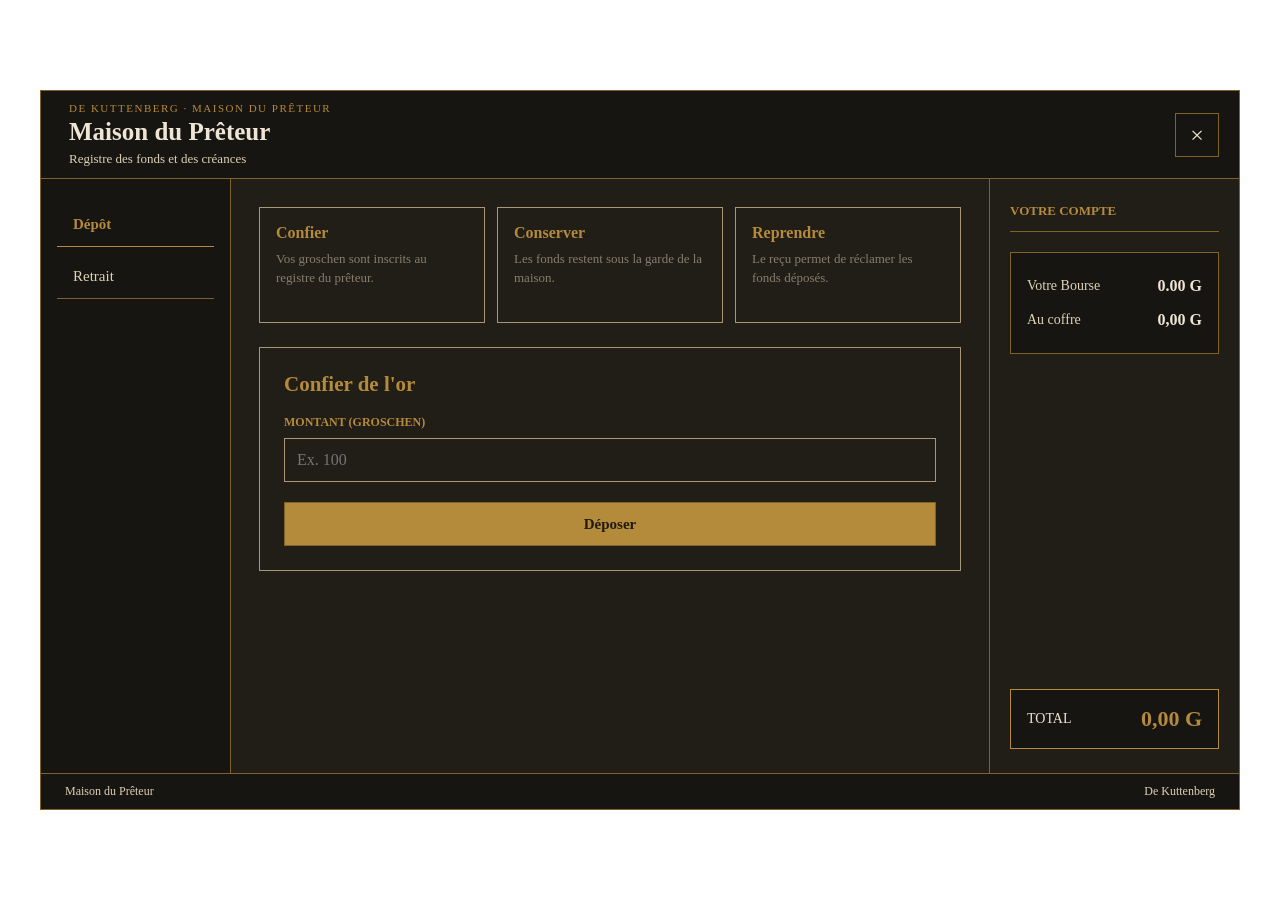
==== commit 4f636ed7: "Add files via upload" ====
--- a/kcRP/ui/bank/index.html
+++ b/kcRP/ui/bank/index.html
@@ -7,82 +7,116 @@
   <link rel="stylesheet" href="style.css">
 </head>
 <body>
-  <main class="bank">
 
-    <header class="bank__header">
-      <div class="brand">
-        <div class="seal">⚜</div>
-        <div>
-          <p class="eyebrow">Kingdom Come RP</p>
-          <h1>Maison du Prêteur</h1>
-          <p class="subtitle">Or et créances, en toute discrétion</p>
-        </div>
-      </div>
+  <!-- Conteneur global de centrage -->
+  <div class="bank-container">
 
-      <button class="close-button" id="closeButton" type="button" aria-label="Fermer">×</button>
-    </header>
+    <main class="bank">
 
-    <section class="bank__body">
-
-      <nav class="sidebar">
-        <button class="tab active" data-tab="deposit" type="button"><span>⇩</span> Dépôt</button>
-        <button class="tab" data-tab="withdraw" type="button"><span>⇧</span> Retrait</button>
-      </nav>
-
-      <section class="main-panel">
-
-        <div class="tab-content" id="tab-deposit">
-          <div class="operation-card">
-            <h2>Confier de l'or</h2>
-            <p class="operation-desc">Remettez vos groschen au prêteur pour qu'il les garde en lieu sûr.</p>
-            <div class="input-group">
-              <label for="depositAmount">Montant (Groschen)</label>
-              <input id="depositAmount" type="number" min="1" placeholder="Ex. 100">
-            </div>
-            <button class="action-button primary" id="depositButton" type="button">Déposer</button>
+      <header class="bank__header">
+        <div class="brand">
+          <div>
+            <p class="eyebrow">De Kuttenberg · Maison du Prêteur</p>
+            <h1>Maison du Prêteur</h1>
+            <p class="subtitle">Registre des fonds et des créances</p>
           </div>
         </div>
 
-        <div class="tab-content hidden" id="tab-withdraw">
-          <div class="operation-card">
-            <h2>Reprendre son or</h2>
-            <p class="operation-desc">Récupérez vos groschen en espèces.</p>
-            <div class="input-group">
-              <label for="withdrawAmount">Montant (Groschen)</label>
-              <input id="withdrawAmount" type="number" min="1" placeholder="Ex. 100">
+        <button class="close-button" id="closeButton" type="button" aria-label="Fermer">×</button>
+      </header>
+
+      <section class="bank__body">
+
+        <nav class="sidebar">
+          <button class="tab active" data-tab="deposit" type="button">Dépôt</button>
+          <button class="tab" data-tab="withdraw" type="button">Retrait</button>
+        </nav>
+
+        <section class="main-panel">
+
+          <div class="tab-content" id="tab-deposit">
+            <div class="grid-three-columns">
+              <article class="info-card">
+                <h3>Confier</h3>
+                <p>Vos groschen sont inscrits au registre du prêteur.</p>
+              </article>
+              <article class="info-card">
+                <h3>Conserver</h3>
+                <p>Les fonds restent sous la garde de la maison.</p>
+              </article>
+              <article class="info-card">
+                <h3>Reprendre</h3>
+                <p>Le reçu permet de réclamer les fonds déposés.</p>
+              </article>
             </div>
-            <button class="action-button secondary" id="withdrawButton" type="button">Retirer</button>
+
+            <div class="operation-card">
+              <h2>Confier de l'or</h2>
+              <div class="input-group">
+                <label for="depositAmount">Montant (Groschen)</label>
+                <input id="depositAmount" type="number" min="1" placeholder="Ex. 100">
+              </div>
+              <button class="action-button primary" id="depositButton" type="button">Déposer</button>
+            </div>
           </div>
-        </div>
+
+          <div class="tab-content hidden" id="tab-withdraw">
+            <div class="grid-three-columns">
+              <article class="info-card">
+                <h3>Réclamer</h3>
+                <p>Indiquez le montant inscrit dans votre registre.</p>
+              </article>
+              <article class="info-card">
+                <h3>Sans frais</h3>
+                <p>Aucun prélèvement sur les retraits courants.</p>
+              </article>
+              <article class="info-card">
+                <h3>Comptoir</h3>
+                <p>Le paiement est effectué en groschen usités.</p>
+              </article>
+            </div>
+
+            <div class="operation-card">
+              <h2>Reprendre son or</h2>
+              <div class="input-group">
+                <label for="withdrawAmount">Montant (Groschen)</label>
+                <input id="withdrawAmount" type="number" min="1" placeholder="Ex. 100">
+              </div>
+              <button class="action-button secondary" id="withdrawButton" type="button">Retirer</button>
+            </div>
+          </div>
+
+        </section>
+
+        <aside class="detail">
+          <h3 class="panel-title">Votre compte</h3>
+          <div class="summary-card">
+            <div class="summary-row">
+              <span>Votre Bourse</span>
+              <strong id="cashSummary">0.00 G</strong>
+            </div>
+            <div class="summary-row">
+              <span>Au coffre</span>
+              <strong id="bankSummary">0,00 G</strong>
+            </div>
+          </div>
+
+          <div class="summary-total">
+            <span>Total</span>
+            <strong id="totalBalance">0,00 G</strong>
+          </div>
+        </aside>
 
       </section>
 
-      <aside class="detail">
-        <h3 class="panel-title">Votre compte</h3>
-        <div class="summary-card">
-          <div class="summary-row">
-            <span>Espèces</span>
-            <strong id="cashSummary">0</strong>
-          </div>
-          <div class="summary-row">
-            <span>Au coffre</span>
-            <strong id="bankSummary">0</strong>
-          </div>
-        </div>
+      <footer class="bank__footer">
+        <span>Maison du Prêteur</span>
+        <span>De Kuttenberg</span>
+      </footer>
 
-        <div class="summary-total">
-          <span>Total</span>
-          <strong id="totalBalance">0</strong>
-        </div>
-      </aside>
+    </main>
 
-    </section>
-
-    <footer class="bank__footer">
-      <span>Maison du Prêteur</span>
-      <span>Appuyez sur Échap pour fermer</span>
-    </footer>
-  </main>
+  </div>
 
   <script src="/sdk.js"></script>
   <script src="app.js"></script>
--- a/kcRP/ui/bank/style.css
+++ b/kcRP/ui/bank/style.css
@@ -1,21 +1,48 @@
 :root {
-  --bg-dark: #14100c;
-  --bg-leather: #231a13;
-  --parchment: #d9c9a8;
-  --gold: #c9a961;
-  --gold-dim: #8b7355;
-  --gold-deep: #6e5630;
-  --iron: #4a4238;
-  --iron-light: #6b5f52;
-  --red: #8b2942;
-  --green: #5a8a5a;
-  --text: #e8dcc8;
-  --muted: #9a8c7a;
-}
-
-* { box-sizing: border-box; }
-
-html, body {
+  --bg-deep: #171511;
+  --bg-panel: #211d17;
+  --paper: #211d17;
+  --paper-soft: #ddd1b8;
+  --ink: #b48a3b;
+  --ink-on-dark: #eee5d4;
+  --muted: #867e6e;
+  --gold: #b48a3b;
+  --gold-dark: #806126;
+  --line: #a89777;
+}
+
+* {
+  box-sizing: border-box;
+}
+
+/* Conteneur de centrage global */
+.bank-container {
+  display: flex;
+  justify-content: center;
+  align-items: center;
+  width: 100vw;
+  height: 100vh;
+  margin: 0;
+  padding: 0;
+  box-shadow: 0 0 0px 5px rgba(0, 212, 255, 0.6);
+}
+
+/* Bloc principal */
+.bank {
+  position: relative;
+  width: min(1200px, 94vw);
+  height: min(720px, 88vh);
+  margin: 0; /* Retrait du margin auto pour laisser Flexbox gérer */
+  overflow: hidden;
+
+  display: grid;
+  grid-template-rows: 88px 1fr 36px;
+  border: 1px solid var(--border-color);
+  background-color: var(--bg-main);
+}
+
+html,
+body {
   width: 100%;
   height: 100%;
   margin: 0;
@@ -23,438 +50,351 @@
 }
 
 body {
-  color: var(--text);
-  font-family: "Times New Roman", Georgia, serif;
+  color: var(--ink-on-dark);
+  font-family: Georgia, serif;
   background: transparent;
   user-select: none;
-  letter-spacing: 0.3px;
-}
-
-input, button { font-family: inherit; pointer-events: auto; }
-h1, h2, h3, p { margin-top: 0; }
-
-/* ============ CADRE PRINCIPAL ============ */
+}
+
+input,
+button {
+  font: inherit;
+}
+
+h1,
+h2,
+h3,
+p {
+  margin-top: 0;
+}
+
+button,
+input {
+  min-height: 44px;
+}
 
 .bank {
   position: relative;
-  width: min(1400px, 94vw);
-  height: min(780px, 88vh);
+  width: min(1200px, 94vw);
+  height: min(720px, 88vh);
   margin: 6vh auto;
   overflow: hidden;
-
   display: grid;
-  grid-template-rows: clamp(84px, 14vh, 120px) minmax(0, 1fr) clamp(32px, 4.5vh, 44px);
-
-  border: 2px solid var(--gold-deep);
-  background:
-    radial-gradient(circle at 20% 10%, rgba(217, 201, 168, 0.05), transparent 55%),
-    linear-gradient(180deg, rgba(0, 0, 0, 0.35), rgba(0, 0, 0, 0.15)),
-    var(--bg-leather);
-  box-shadow:
-    inset 0 0 0 5px var(--bg-dark),
-    inset 0 0 0 6px rgba(201, 169, 97, 0.45),
-    inset 0 0 60px rgba(0, 0, 0, 0.7),
-    0 18px 70px rgba(0, 0, 0, 0.8);
-}
-
-/* ============ EN-TÊTE ============ */
+  grid-template-rows: 88px 1fr 36px;
+  border: 1px solid var(--gold-dark);
+  background: var(--paper);
+}
 
 .bank__header {
   position: relative;
-  min-height: 0;
-  padding: 0 clamp(60px, 5vw, 76px) 0 clamp(20px, 3vw, 40px);
-
-  display: flex;
-  align-items: center;
-
-  border-bottom: 1px solid var(--gold-deep);
-  background: linear-gradient(90deg, rgba(201, 169, 97, 0.07), transparent 60%), rgba(0, 0, 0, 0.25);
-}
-
-.bank__header::after {
-  content: "";
+  padding: 0 72px 0 28px;
+  display: flex;
+  align-items: center;
+  border-bottom: 1px solid var(--gold-dark);
+  background: var(--bg-deep);
+}
+
+.brand {
+  display: flex;
+  align-items: center;
+}
+
+.eyebrow {
+  margin: 0 0 4px;
+  color: var(--gold);
+  font-size: 11px;
+  letter-spacing: 1.5px;
+  text-transform: uppercase;
+}
+
+h1 {
+  margin: 0;
+  color: var(--ink-on-dark);
+  font-size: 25px;
+  line-height: 1.15;
+  font-weight: bold;
+}
+
+.subtitle {
+  margin: 4px 0 0;
+  color: var(--paper-soft);
+  font-size: 13px;
+}
+
+.close-button {
   position: absolute;
-  left: 0; right: 0; bottom: -1px;
-  height: 2px;
-  background: linear-gradient(90deg, transparent, var(--gold) 50%, transparent);
-  opacity: 0.8;
-}
-
-.brand {
-  display: flex;
-  align-items: center;
-  gap: clamp(12px, 1.6vw, 20px);
-  min-width: 0;
-}
-
-.seal {
-  flex: none;
-  width: clamp(46px, 7.5vh, 66px);
-  height: clamp(46px, 7.5vh, 66px);
+  top: 22px;
+  right: 20px;
+  width: 44px;
+  height: 44px;
   display: grid;
   place-items: center;
-  border: 2px solid var(--gold);
-  outline: 1px solid var(--gold-dim);
-  outline-offset: 3px;
+  border: 1px solid var(--gold-dark);
+  background: var(--bg-deep);
+  color: var(--ink-on-dark);
+  font-size: 24px;
+  cursor: pointer;
+  transition: transform 120ms ease-out, opacity 120ms ease-out;
+}
+
+.close-button:active {
+  transform: scale(0.97);
+}
+
+.close-button:hover {
   color: var(--gold);
-  font-size: clamp(22px, 4vh, 34px);
-  background: radial-gradient(circle at 30% 30%, rgba(201, 169, 97, 0.18), transparent), rgba(25, 17, 11, 0.8);
-  box-shadow: inset 0 0 18px rgba(0, 0, 0, 0.6);
-  clip-path: polygon(0 0, 100% 0, 100% 78%, 50% 100%, 0 78%);
-  padding-bottom: 6px;
-}
-
-.eyebrow {
-  margin: 0;
+}
+
+.bank__body {
+  display: grid;
+  grid-template-columns: 190px 1fr 250px;
+  min-height: 0;
+}
+
+.sidebar,
+.main-panel,
+.detail {
+  overflow-y: auto;
+}
+
+.sidebar {
+  padding: 24px 16px;
+  display: flex;
+  flex-direction: column;
+  gap: 8px;
+  border-right: 1px solid var(--gold-dark);
+  background: var(--bg-deep);
+}
+
+.tab {
+  width: 100%;
+  min-height: 44px;
+  padding: 12px 16px;
+  border: 0;
+  border-bottom: 1px solid var(--gold-dark);
+  background: transparent;
+  color: var(--paper-soft);
+  text-align: left;
+  font-size: 15px;
+  cursor: pointer;
+  transition: transform 120ms ease-out, opacity 120ms ease-out;
+}
+
+.tab:hover {
+  color: var(--ink-on-dark);
+}
+
+.tab:active {
+  transform: scale(0.97);
+}
+
+.tab.active {
   color: var(--gold);
-  font-size: clamp(9px, 1.3vh, 11px);
-  letter-spacing: 3px;
-  text-transform: uppercase;
-}
-
-h1 {
-  margin: 2px 0;
-  font-size: clamp(20px, 3.4vh, 30px);
-  font-weight: 400;
-  letter-spacing: 2px;
-  text-shadow: 0 2px 4px rgba(0, 0, 0, 0.6);
-}
-
-.subtitle {
+  font-weight: bold;
+  border-bottom-color: var(--gold);
+}
+
+.main-panel {
+  padding: 28px;
+  background: var(--paper);
+  color: var(--ink);
+}
+
+.tab-content.hidden {
+  display: none;
+}
+
+.grid-three-columns {
+  display: grid;
+  grid-template-columns: repeat(3, 1fr);
+  gap: 12px;
+  margin-bottom: 24px;
+}
+
+/* No icon + title + text pattern: each card is text-led. */
+.info-card {
+  min-height: 116px;
+  padding: 16px;
+  border: 1px solid var(--line);
+  background: var(--paper);
+}
+
+.info-card h3 {
+  margin: 0 0 8px;
+  color: var(--ink);
+  font-size: 16px;
+}
+
+.info-card p {
+  max-width: 65ch;
   margin: 0;
   color: var(--muted);
-  font-size: clamp(11px, 1.6vh, 14px);
-  font-style: italic;
-}
-
-/* Pastilles de solde */
-.balances {
-  display: flex;
-  gap: clamp(8px, 1vw, 14px);
-}
-
-.balance-pill {
-  min-width: clamp(110px, 11vw, 150px);
-  padding: clamp(6px, 1.2vh, 10px) clamp(10px, 1.2vw, 16px);
-  display: flex;
-  align-items: center;
-  gap: 12px;
-  border: 1px solid var(--gold-dim);
-  outline: 1px solid rgba(201, 169, 97, 0.25);
-  outline-offset: 2px;
-  background: linear-gradient(180deg, rgba(201, 169, 97, 0.12), rgba(0, 0, 0, 0.3));
-}
-
-.coin {
-  flex: none;
-  width: clamp(22px, 3.4vh, 30px);
-  height: clamp(22px, 3.4vh, 30px);
-  border-radius: 50%;
-  display: grid;
-  place-items: center;
-  font-size: 0;
-  background: radial-gradient(circle at 35% 30%, #f0d78c, #b8893a 55%, #6e5630);
-  box-shadow: inset 0 0 0 2px rgba(0, 0, 0, 0.25), 0 1px 4px rgba(0, 0, 0, 0.6);
-}
-
-.balance-pill strong {
-  display: block;
-  color: var(--text);
-  font-size: clamp(15px, 2.4vh, 20px);
-  font-weight: 600;
-  line-height: 1.1;
-}
-
-.balance-pill small {
-  color: var(--muted);
-  font-size: clamp(9px, 1.4vh, 11px);
-  letter-spacing: 1px;
-  text-transform: uppercase;
-}
-
-.close-button {
-  position: absolute;
-  top: 14px;
-  right: 14px;
-  z-index: 20;
-  width: 38px;
-  height: 38px;
-  padding: 0;
-  display: grid;
-  place-items: center;
-  border: 1px solid var(--iron-light);
-  background: rgba(25, 18, 12, 0.85);
-  color: var(--muted);
-  font-size: 30px;
-  line-height: 1;
-  cursor: pointer;
-  transition: all 0.15s ease;
-}
-
-.close-button:hover {
-  border-color: var(--red);
-  background: rgba(139, 41, 66, 0.3);
-  color: var(--red);
-  box-shadow: 0 0 18px rgba(139, 41, 66, 0.4);
-}
-
-/* ============ CORPS ============ */
-
-.bank__body {
-  min-height: 0;
-  min-width: 0;
-  display: grid;
-  grid-template-columns: clamp(170px, 15vw, 230px) minmax(0, 1fr) clamp(220px, 21vw, 310px);
-}
-
-.sidebar, .main-panel, .detail {
-  min-width: 0;
-  min-height: 0;
-  overflow-x: hidden;
-  overflow-y: auto;
-}
-
-.sidebar::-webkit-scrollbar, .main-panel::-webkit-scrollbar, .detail::-webkit-scrollbar { width: 6px; }
-.sidebar::-webkit-scrollbar-thumb, .main-panel::-webkit-scrollbar-thumb, .detail::-webkit-scrollbar-thumb { background: var(--gold-dim); border-radius: 3px; }
-.sidebar::-webkit-scrollbar-track, .main-panel::-webkit-scrollbar-track, .detail::-webkit-scrollbar-track { background: rgba(0, 0, 0, 0.25); }
-
-/* Navigation verticale */
-.sidebar {
-  padding: clamp(14px, 2.5vh, 26px) clamp(10px, 1.2vw, 18px);
-  display: flex;
-  flex-direction: column;
-  gap: clamp(8px, 1.4vh, 14px);
-  border-right: 1px solid var(--gold-deep);
-  background: linear-gradient(90deg, rgba(201, 169, 97, 0.05), transparent 60%), rgba(10, 7, 5, 0.4);
-}
-
-.tab {
-  width: 100%;
-  padding: clamp(10px, 1.8vh, 16px) clamp(10px, 1.2vw, 16px);
-  display: flex;
-  align-items: center;
-  gap: 12px;
-  border: 1px solid var(--iron);
-  background: linear-gradient(180deg, rgba(255, 255, 255, 0.03), rgba(0, 0, 0, 0.25)), rgba(20, 15, 11, 0.6);
-  color: var(--muted);
-  text-align: left;
-  font-size: clamp(13px, 2vh, 16px);
-  letter-spacing: 0.5px;
-  cursor: pointer;
-  transition: all 0.18s ease;
-}
-
-.tab span {
-  color: var(--gold-dim);
-  font-size: clamp(16px, 2.6vh, 22px);
-  transition: color 0.18s ease;
-}
-
-.tab:hover {
-  color: var(--text);
-  border-color: var(--gold-dim);
-}
-
-.tab.active {
-  color: var(--gold);
-  border-color: var(--gold);
-  border-left-width: 4px;
-  background: linear-gradient(90deg, rgba(201, 169, 97, 0.18), rgba(0, 0, 0, 0.2)), rgba(25, 18, 12, 0.8);
-  box-shadow: inset 0 0 18px rgba(201, 169, 97, 0.08), 0 2px 8px rgba(0, 0, 0, 0.5);
-}
-
-.tab.active span { color: var(--gold); }
-
-/* Panneau central */
-.main-panel {
-  padding: clamp(14px, 2.5vh, 30px) clamp(14px, 2vw, 30px);
-  background: radial-gradient(circle at top, rgba(201, 169, 97, 0.05), transparent 55%), rgba(32, 24, 18, 0.55);
-}
-
-.tab-content { min-height: 0; }
-.tab-content.hidden { display: none; }
+  font-size: 13px;
+  line-height: 1.45;
+}
 
 .operation-card {
-  position: relative;
-  padding: clamp(16px, 3vh, 30px);
-  border: 1px solid var(--gold-dim);
-  outline: 1px solid rgba(201, 169, 97, 0.22);
-  outline-offset: -7px;
-  background: linear-gradient(180deg, rgba(15, 11, 9, 0.55), rgba(10, 8, 6, 0.65)), rgba(20, 15, 12, 0.4);
-  box-shadow: inset 0 0 30px rgba(0, 0, 0, 0.5), 0 4px 14px rgba(0, 0, 0, 0.45);
+  padding: 24px;
+  border: 1px solid var(--line);
+  background: var(--paper);
 }
 
 .operation-card h2 {
-  margin: 0 0 8px;
-  color: var(--gold);
-  font-size: clamp(18px, 3vh, 26px);
-  font-weight: 400;
-  letter-spacing: 1px;
-  text-shadow: 0 2px 4px rgba(0, 0, 0, 0.6);
-}
-
-.operation-desc {
-  margin-bottom: clamp(12px, 2.4vh, 24px);
-  color: var(--muted);
-  font-size: clamp(12px, 1.8vh, 15px);
-  line-height: 1.6;
-  font-style: italic;
-}
-
-.input-group { margin-bottom: clamp(10px, 2vh, 20px); }
+  margin: 0 0 18px;
+  color: var(--ink);
+  font-size: 21px;
+}
+
+.input-group {
+  margin-bottom: 20px;
+}
 
 .input-group label {
   display: block;
   margin-bottom: 8px;
-  color: var(--text);
-  font-size: clamp(11px, 1.7vh, 13px);
-  letter-spacing: 1px;
+  color: var(--ink);
+  font-size: 12px;
   text-transform: uppercase;
+  font-weight: bold;
 }
 
 .input-group input {
   width: 100%;
-  padding: clamp(10px, 1.7vh, 14px) 16px;
-  border: 1px solid var(--iron-light);
-  outline: none;
-  background: rgba(10, 7, 5, 0.65);
-  box-shadow: inset 0 2px 8px rgba(0, 0, 0, 0.55);
-  color: var(--text);
-  font-size: clamp(14px, 2.1vh, 17px);
-  transition: all 0.2s ease;
+  height: 44px;
+  padding: 0 12px;
+  border: 1px solid var(--line);
+  background: var(--paper);
+  color: var(--ink);
+  font-size: 16px;
 }
 
 .input-group input:focus {
-  border-color: var(--gold);
-  box-shadow: inset 0 2px 8px rgba(0, 0, 0, 0.55), 0 0 0 3px rgba(201, 169, 97, 0.15);
-}
-
-.input-group input::placeholder { color: var(--muted); opacity: 0.5; }
+  border-color: var(--gold-dark);
+  outline: 2px solid var(--gold);
+  outline-offset: 2px;
+}
 
 .action-button {
   width: 100%;
-  padding: clamp(11px, 1.9vh, 16px);
-  border: 1px solid;
-  color: #1a1410;
-  font-size: clamp(13px, 2vh, 16px);
-  font-weight: 700;
-  letter-spacing: 2px;
+  min-height: 44px;
+  padding: 10px 16px;
+  border: 1px solid var(--gold-dark);
+  background: var(--gold);
+  color: #211b12;
+  font-size: 15px;
+  font-weight: bold;
+  cursor: pointer;
+  transition: transform 120ms ease-out, opacity 120ms ease-out;
+}
+
+.action-button:hover {
+  opacity: 0.9;
+}
+
+.action-button:active {
+  transform: scale(0.97);
+}
+
+.action-button.secondary {
+  background: var(--paper);
+  color: var(--ink);
+}
+
+.detail {
+  padding: 24px 20px;
+  display: flex;
+  flex-direction: column;
+  gap: 20px;
+  border-left: 1px solid var(--gold-dark);
+  background: var(--bg-panel);
+}
+
+.panel-title {
+  margin: 0;
+  padding-bottom: 12px;
+  color: var(--gold);
+  font-size: 13px;
   text-transform: uppercase;
-  cursor: pointer;
-  transition: all 0.2s ease;
-  box-shadow: 0 3px 10px rgba(0, 0, 0, 0.55), inset 0 1px 0 rgba(255, 255, 255, 0.25);
-}
-
-.action-button.primary {
-  border-color: #8b6f3a;
-  background: linear-gradient(180deg, #e0c378, #b8893a 55%, #8b6f3a);
-}
-
-.action-button.primary:hover { background: linear-gradient(180deg, #ecd28c, #c79a48 55%, #9a7d45); box-shadow: 0 4px 16px rgba(201, 169, 97, 0.35), inset 0 1px 0 rgba(255, 255, 255, 0.3); }
-
-.action-button.secondary {
-  border-color: #3a5a3a;
-  background: linear-gradient(180deg, #7aa87a, #5a8a5a 55%, #3a5a3a);
-}
-
-.action-button.secondary:hover { background: linear-gradient(180deg, #8ab88a, #6a9a6a 55%, #456a45); box-shadow: 0 4px 16px rgba(90, 138, 90, 0.35); }
-
-.action-button:disabled { cursor: not-allowed; opacity: 0.4; filter: grayscale(0.5); }
-.action-button:active:not(:disabled) { transform: translateY(2px); }
-
-/* Colonne de droite : résumé */
-.detail {
-  padding: clamp(14px, 2.5vh, 26px) clamp(12px, 1.4vw, 22px);
-  display: flex;
-  flex-direction: column;
-  border-left: 1px solid var(--gold-deep);
-  background: linear-gradient(160deg, rgba(201, 169, 97, 0.06), transparent 55%), rgba(10, 7, 5, 0.4);
-}
-
-.panel-title {
-  margin: 0 0 14px;
-  padding-bottom: 8px;
-  color: var(--gold);
-  font-size: clamp(11px, 1.7vh, 14px);
-  font-weight: 600;
-  letter-spacing: 3px;
-  text-transform: uppercase;
-  border-bottom: 1px solid var(--gold-deep);
+  border-bottom: 1px solid var(--gold-dark);
 }
 
 .summary-card {
-  padding: clamp(12px, 2vh, 18px);
-  border: 1px solid var(--iron);
-  background: rgba(15, 11, 9, 0.5);
-  box-shadow: inset 0 0 20px rgba(0, 0, 0, 0.45);
+  padding: 16px;
+  border: 1px solid var(--gold-dark);
+  background: var(--bg-deep);
 }
 
 .summary-row {
   display: flex;
   justify-content: space-between;
   align-items: center;
-  gap: 8px;
-  padding: 10px 0;
-  border-bottom: 1px dashed rgba(139, 115, 85, 0.35);
-  color: var(--muted);
-  font-size: clamp(12px, 1.9vh, 15px);
-  text-transform: uppercase;
-  letter-spacing: 1px;
-}
-
-.summary-row:last-child { border-bottom: none; }
+  gap: 12px;
+  padding: 8px 0;
+  color: var(--paper-soft);
+  font-size: 14px;
+}
 
 .summary-row strong {
-  color: var(--gold);
-  font-size: clamp(15px, 2.5vh, 21px);
-  overflow-wrap: anywhere;
+  color: var(--ink-on-dark);
+  font-size: 16px;
 }
 
 .summary-total {
   margin-top: auto;
-  padding: clamp(12px, 2vh, 18px);
+  padding: 16px;
   display: flex;
   justify-content: space-between;
   align-items: center;
-  gap: 8px;
+  gap: 12px;
   border: 1px solid var(--gold);
-  outline: 1px solid rgba(201, 169, 97, 0.3);
-  outline-offset: 2px;
-  background: linear-gradient(180deg, rgba(201, 169, 97, 0.2), rgba(110, 86, 48, 0.25));
-  box-shadow: 0 3px 12px rgba(0, 0, 0, 0.5);
+  background: var(--bg-deep);
 }
 
 .summary-total span {
-  color: var(--text);
-  font-size: clamp(12px, 1.9vh, 15px);
-  letter-spacing: 2px;
+  color: var(--ink-on-dark);
+  font-size: 14px;
   text-transform: uppercase;
 }
 
 .summary-total strong {
   color: var(--gold);
-  font-size: clamp(20px, 3.4vh, 30px);
-  text-shadow: 0 2px 4px rgba(0, 0, 0, 0.6);
-  overflow-wrap: anywhere;
-}
-
-/* ============ PIED DE PAGE ============ */
+  font-size: 22px;
+}
 
 .bank__footer {
-  min-height: 0;
-  padding: 0 clamp(14px, 2.5vw, 32px);
-  overflow: hidden;
+  padding: 0 24px;
   display: flex;
   justify-content: space-between;
   align-items: center;
-  gap: 12px;
-  border-top: 1px solid var(--gold-deep);
-  background: rgba(0, 0, 0, 0.3);
-  color: var(--muted);
-  font-size: clamp(10px, 1.5vh, 12px);
-  letter-spacing: 1px;
-  white-space: nowrap;
-}
-
-body.clickable { pointer-events: auto; }
-*:focus-visible { outline: 2px solid var(--gold); outline-offset: 2px; }+  border-top: 1px solid var(--gold-dark);
+  background: var(--bg-deep);
+  color: var(--paper-soft);
+  font-size: 12px;
+}
+
+*:focus-visible {
+  outline: 2px solid var(--gold);
+  outline-offset: 2px;
+}
+
+@media (prefers-reduced-motion: reduce) {
+  .close-button,
+  .tab,
+  .action-button {
+    transition: none;
+  }
+}
+
+@media (max-width: 900px) {
+  .bank__body {
+    grid-template-columns: 150px 1fr;
+  }
+
+  .detail {
+    display: none;
+  }
+
+  .grid-three-columns {
+    grid-template-columns: 1fr;
+  }
+}
